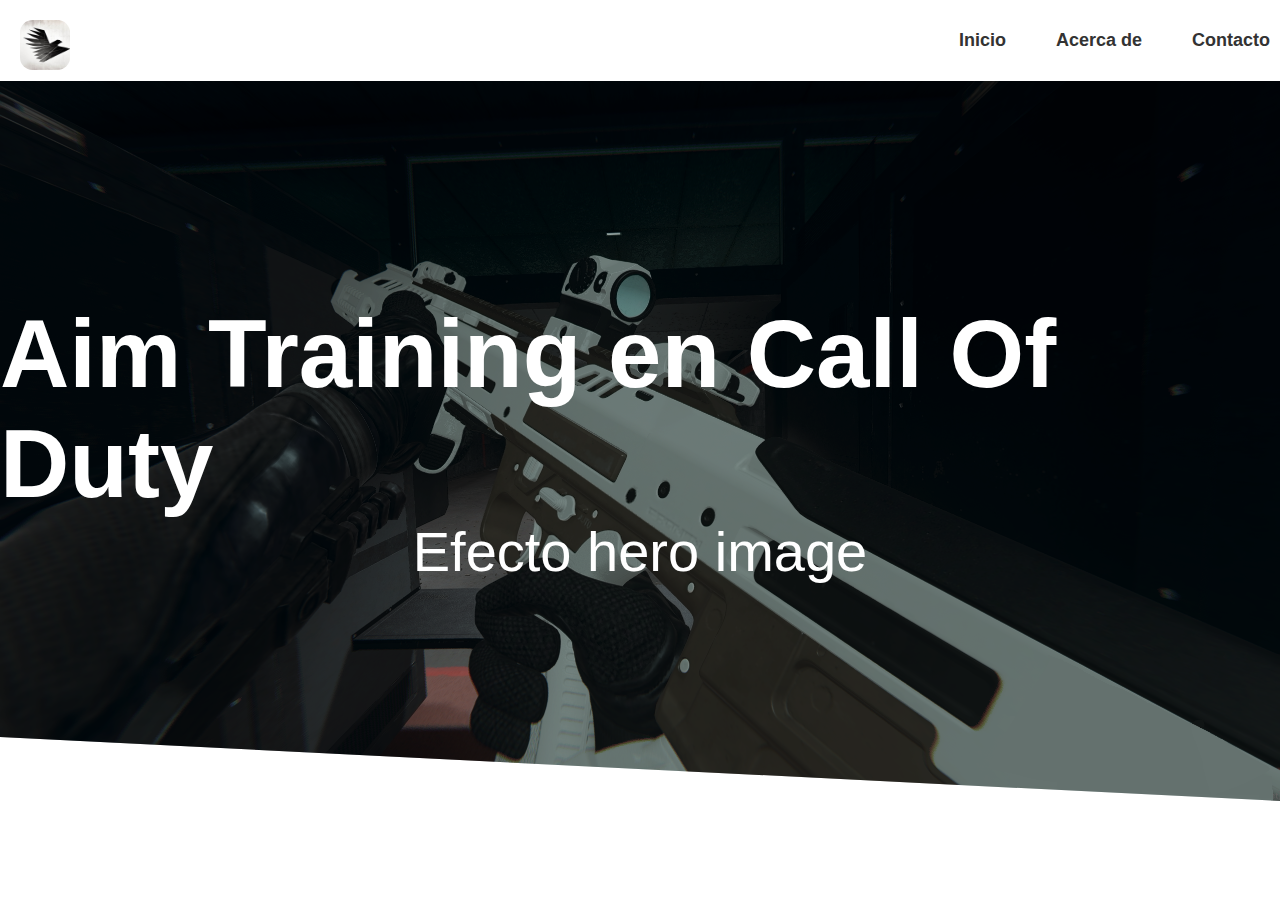
==== index.html @ 154a12a4 "Arreglado imagen superior izquierda" ====
<!DOCTYPE html>
<html lang="en">
  <head>
    <meta charset="UTF-8" />
    <meta name="viewport" content="width=device-width, initial-scale=1.0" />
    <title>Aim Training</title>
    <link rel="stylesheet" href="styles/main.css" />
    <link rel="shortcut icon" href="assets/Favicon.ico" type="image/x-icon" />
  </head>
  <body>
    <header>
      <nav>
        <img class="logo" src="assets/imgs/Logo.jpg" alt="Logo" />

        <ul class="nav-links">
          <a href="./index.html">Inicio</a>
          <a href="#">Acerca de</a>
          <a href="./templates/form.html">Contacto</a>
        </ul>
      </nav>
    </header>

    <main>
      <div class="hero-container">
        <div class="hero-body">
          <h1>Aim Training en Call Of Duty</h1>
          <span>Efecto hero image</span>
        </div>
      </div>
    </main>

    <footer></footer>
  </body>
</html>
---- styles/main.css ----
@import url('https://fonts.googleapis.com/css2?family=Kanit:wght@500&display=swap');

body {
    font-family: Kanit, sans-serif;
}

:root {
  --h1-font-size: 6rem;
  --span-font-size: 3.5rem;
  --input-size: 20.75rem;
  --h1-color: #ffffff ;
  --span-color:  #ffffff;
  --button-color: #ffffff;
}

@media screen and (max-width: 450px) {
  :root {
    --h1-font-size: 1.5rem;
    --span-font-size: 1.75rem;
    --input-size: 10.8rem;
    
  }
}
 
*, ::after, ::before{
    box-sizing: border-box;
    font-family: Roboto Condensed, sans-serif;
}

.hero-container{
  background: url(/assets/imgs/Cronen\ Miniatura.png) center/cover;
  /*Aqui para cortar la magen*/
  height: 80vh;
  /*--------------------------*/
  position: relative;
  clip-path: polygon( 0 0, 100% 0, 100% 100%, 0 calc(100% - 5vw));
}

.hero-container::before{
  content: "";
  background-color: rgba(0,0,0,0.5);
  position: absolute;
  width: 100%;
  height: 100%;
  opacity: 0.7;
}

.hero-body{
  position: relative;
  display: flex;
  flex-direction: column;
  justify-content: center;
  align-items: center;
  height: 100%;
}

body{
  margin: 0;
}

h1{
  margin: 0;
  color:var(--h1-color);
  font-size: var(--h1-font-size);
}

span{
  color:var(--span-color);
  font-size: var(--span-font-size);
}

.form{
  display: flex;
 
}

input{
  width: var(--input-size);
  border-radius: 4px 0px 0px 4px;
  padding: 15px;
  border: 0;
}

button{
  padding: 14px;
  border-radius: 0 4px 4px 0;
  border:0;
  cursor: pointer;

}

button:hover{
  background:rgb(38,101,167) ;
  color: var(--button-color);

}

.logo{
  width: 50px;
  height: 50px;
  border-radius: 25%;
  background: url(/assets/imgs/Logo.jpg) center/cover;
  margin-bottom: 20px;
  position: absolute;
  top: 20px;
  left: 20px;
}

.nav-links {
    display: flex;
    justify-content: flex-end;
    align-items: center;
    list-style: none;
    width: 100%;
    height: 100%;
    margin: 20px 20px 20px 0; /* Espacio arriba, abajo y margen derecho aumentado */
    padding: 10px;
    gap: 50px; /* Espacio entre elementos */
}

.nav-links li {
    margin: 0;
    padding: 0;
}

.nav-links a {
    text-decoration: none;
    color: #333; /* Color del texto */
    font-weight: bold;
    font-size: 18px; /* Tamaño de texto más grande */
    transition: color 0.3s; /* Transición suave para el cambio de color al pasar el ratón */
}

.nav-links a:hover {
    color: #007BFF; /* Color del texto al pasar el ratón */
}
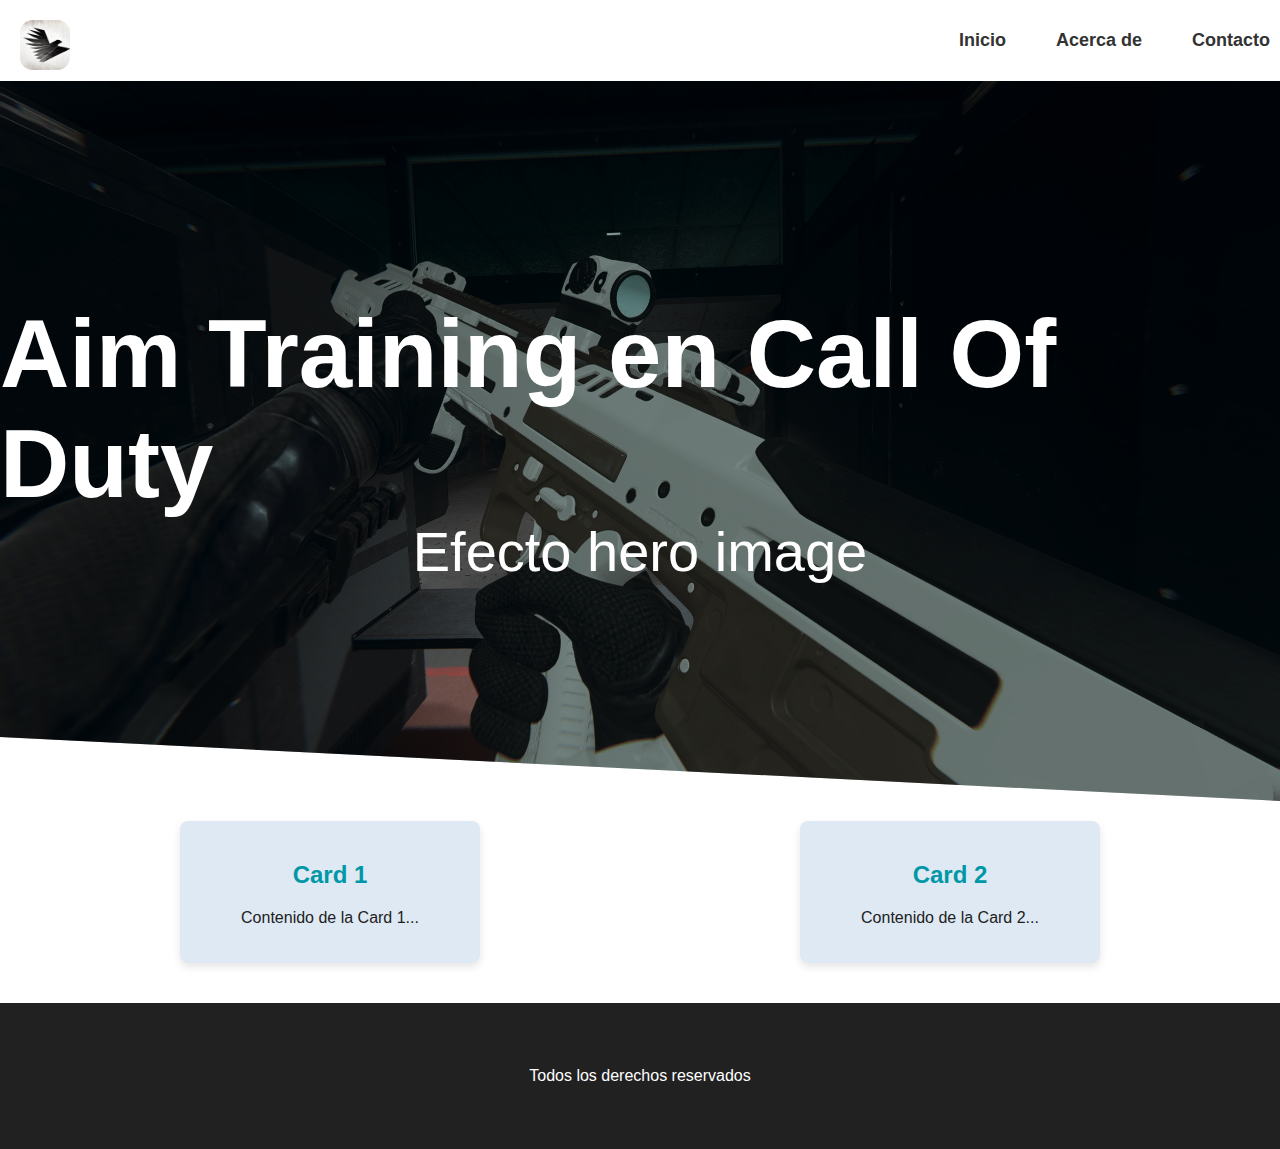
==== commit cee99c11: "Estilos y cards en proceso" ====
--- a/index.html
+++ b/index.html
@@ -27,8 +27,22 @@
           <span>Efecto hero image</span>
         </div>
       </div>
+
+      <div class="card-container">
+        <!-- Card 1 -->
+        <div class="card">
+          <h2>Card 1</h2>
+          <p>Contenido de la Card 1...</p>
+        </div>
+
+        <div class="card">
+          <h2>Card 2</h2>
+          <p>Contenido de la Card 2...</p>
+        </div>
     </main>
 
-    <footer></footer>
+    <footer class="footer">
+      <p>Todos los derechos reservados</p>
+    </footer>
   </body>
 </html>
--- a/styles/main.css
+++ b/styles/main.css
@@ -11,6 +11,12 @@
   --h1-color: #ffffff ;
   --span-color:  #ffffff;
   --button-color: #ffffff;
+  --blanco: #ffffff;
+  --oscuro: #212121;
+  --primario: #ffc107;
+  --secundario: #0097a7;
+  --gris: #757575;
+  --grisClaro: #dfe9f3;
 }
 
 @media screen and (max-width: 450px) {
@@ -71,7 +77,6 @@
 
 .form{
   display: flex;
- 
 }
 
 input{
@@ -86,7 +91,6 @@
   border-radius: 0 4px 4px 0;
   border:0;
   cursor: pointer;
-
 }
 
 button:hover{
@@ -134,3 +138,34 @@
 .nav-links a:hover {
     color: #007BFF; /* Color del texto al pasar el ratón */
 }
+
+.footer{
+  background-color: var(--oscuro);
+  color: var(--blanco);
+  text-align: center;
+  padding: 3rem;
+}
+
+.card-container {
+  display: flex;
+  justify-content: space-around;
+  margin: 20px; /* Ajusta según sea necesario */
+}
+
+.card {
+  background-color: var(--grisClaro);
+  padding: 20px;
+  border-radius: 8px;
+  box-shadow: 0 4px 8px rgba(0, 0, 0, 0.1);
+  width: 300px; /* Ajusta según sea necesario */
+  text-align: center;
+  margin-bottom: 20px; /* Espacio entre las cards */
+}
+
+.card h2 {
+  color: var(--secundario);
+}
+
+.card p {
+  color: var(--oscuro);
+}
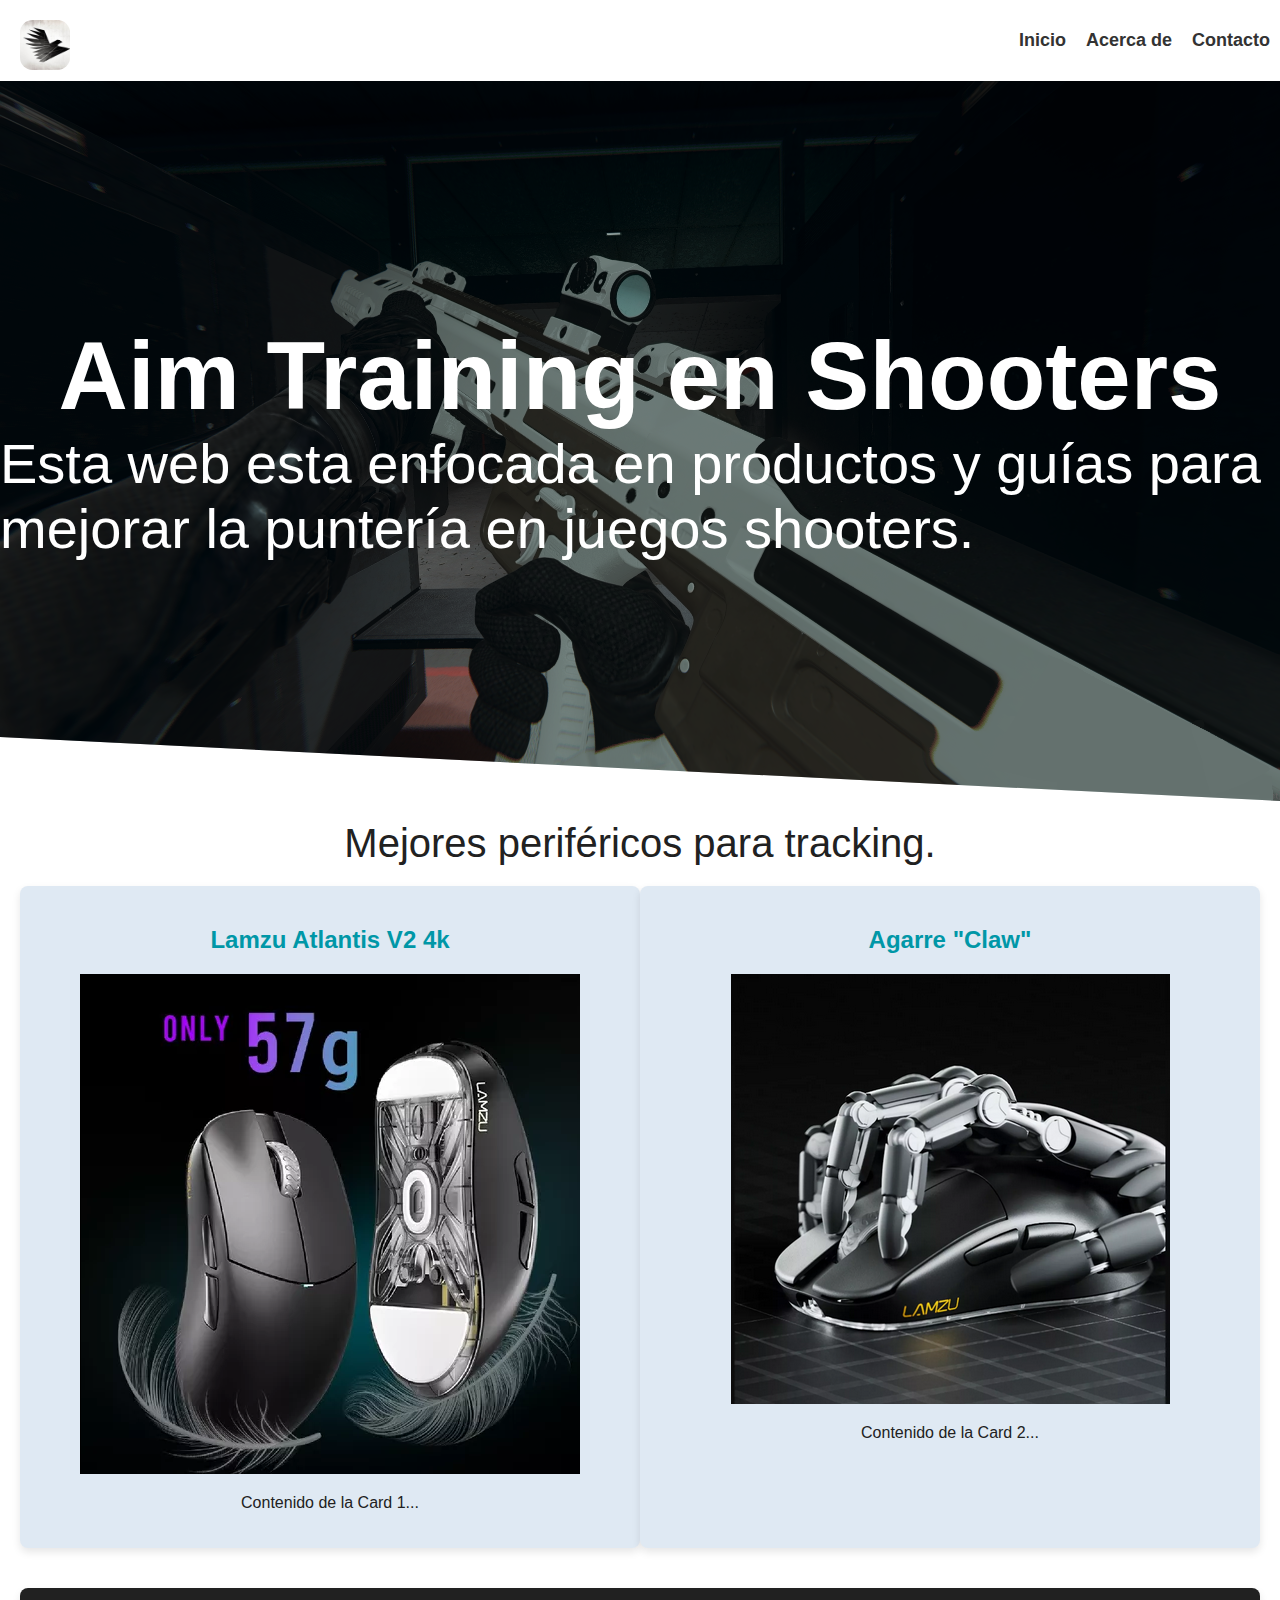
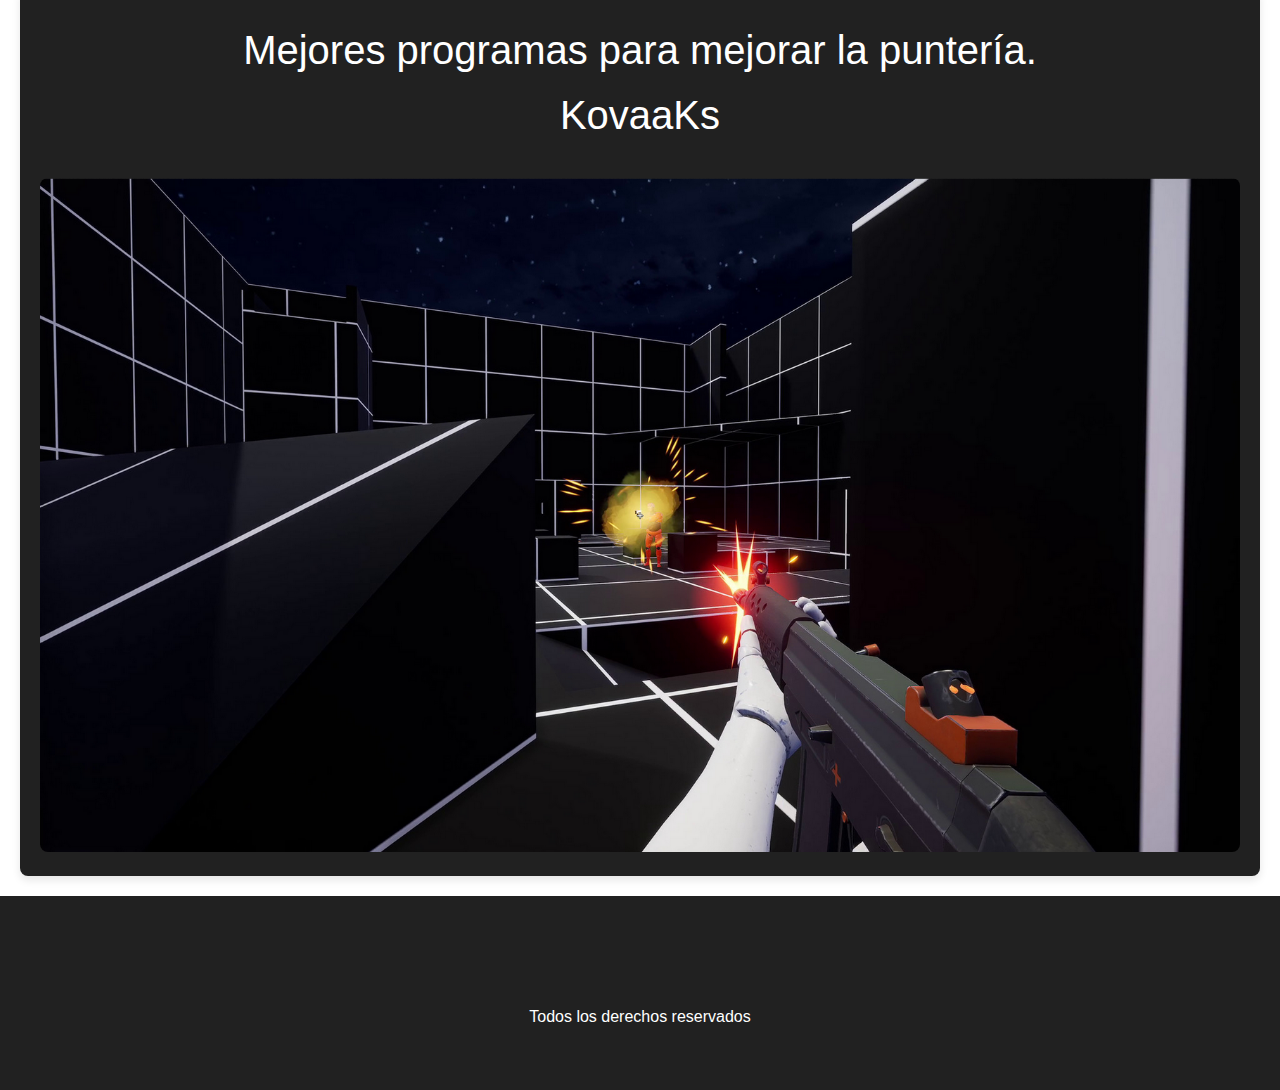
==== commit 8f5d97e1: "Estructura html en proceso" ====
--- a/index.html
+++ b/index.html
@@ -5,7 +5,8 @@
     <meta name="viewport" content="width=device-width, initial-scale=1.0" />
     <title>Aim Training</title>
     <link rel="stylesheet" href="styles/main.css" />
-    <link rel="shortcut icon" href="assets/Favicon.ico" type="image/x-icon" />
+    <link rel="shortcut icon" href="assets/Favicon.jpg" type="image/x-icon" />
+
   </head>
   <body>
     <header>
@@ -23,25 +24,41 @@
     <main>
       <div class="hero-container">
         <div class="hero-body">
-          <h1>Aim Training en Call Of Duty</h1>
-          <span>Efecto hero image</span>
+          <h1>Aim Training en Shooters</h1>
+          <span>Esta web esta enfocada en productos y guías para mejorar la puntería en juegos shooters.</span>
         </div>
       </div>
 
+      <div class="titulo">
+        <h3>Mejores periféricos para tracking.</h3>
+      </div>
       <div class="card-container">
-        <!-- Card 1 -->
         <div class="card">
-          <h2>Card 1</h2>
+          <h2>Lamzu Atlantis V2 4k</h2>
+          <img src="assets/imgs/Mouse.png" alt="">
           <p>Contenido de la Card 1...</p>
         </div>
-
+        
         <div class="card">
-          <h2>Card 2</h2>
+          <h2>Agarre "Claw"</h2>
+          <img src="assets/imgs/Hand.png" alt="">
           <p>Contenido de la Card 2...</p>
         </div>
+      </div>
+
+      <div class="card-wallpaper">
+        <h3>Mejores programas para mejorar la puntería.</h3>
+        <p>KovaaKs</p>
+        <img src="assets/imgs/Wallpaper.png" alt="">
+      </div>
     </main>
 
     <footer class="footer">
+      <div class="social-icons">
+        <a href="https://www.youtube.com/" class="icon"><i class="fab fa-twitter"></i></a>
+        <a href="#" class="icon"><i class="fab fa-instagram"></i></a>
+        <a href="#" class="icon"><i class="fab fa-youtube"></i></a>
+      </div>
       <p>Todos los derechos reservados</p>
     </footer>
   </body>
--- a/styles/main.css
+++ b/styles/main.css
@@ -2,6 +2,7 @@
 
 body {
     font-family: Kanit, sans-serif;
+    margin: 0;
 }
 
 :root {
@@ -23,35 +24,32 @@
   :root {
     --h1-font-size: 1.5rem;
     --span-font-size: 1.75rem;
-    --input-size: 10.8rem;
-    
+    --input-size: 100%;
   }
 }
- 
-*, ::after, ::before{
+
+*, ::after, ::before {
     box-sizing: border-box;
     font-family: Roboto Condensed, sans-serif;
 }
 
-.hero-container{
+.hero-container {
   background: url(/assets/imgs/Cronen\ Miniatura.png) center/cover;
-  /*Aqui para cortar la magen*/
   height: 80vh;
-  /*--------------------------*/
   position: relative;
-  clip-path: polygon( 0 0, 100% 0, 100% 100%, 0 calc(100% - 5vw));
-}
-
-.hero-container::before{
+  clip-path: polygon(0 0, 100% 0, 100% 100%, 0 calc(100% - 5vw));
+}
+
+.hero-container::before {
   content: "";
-  background-color: rgba(0,0,0,0.5);
+  background-color: rgba(0, 0, 0, 0.5);
   position: absolute;
   width: 100%;
   height: 100%;
   opacity: 0.7;
 }
 
-.hero-body{
+.hero-body {
   position: relative;
   display: flex;
   flex-direction: column;
@@ -60,46 +58,54 @@
   height: 100%;
 }
 
-body{
+h1 {
   margin: 0;
-}
-
-h1{
+  color: var(--h1-color);
+  font-size: var(--h1-font-size);
+}
+
+h3{
   margin: 0;
-  color:var(--h1-color);
-  font-size: var(--h1-font-size);
-}
-
-span{
-  color:var(--span-color);
+  color: var(--oscuro);
+  display: flex;
+  justify-content: center;
+  align-items: center;
+  font-size: 2.5rem;
+  font-weight: 400;
+  margin-bottom: 20px;
+  margin-top: 20px;
+
+}
+
+span {
+  color: var(--span-color);
   font-size: var(--span-font-size);
 }
 
-.form{
-  display: flex;
-}
-
-input{
+.form {
+  display: flex;
+}
+
+input {
   width: var(--input-size);
   border-radius: 4px 0px 0px 4px;
   padding: 15px;
   border: 0;
 }
 
-button{
+button {
   padding: 14px;
   border-radius: 0 4px 4px 0;
-  border:0;
+  border: 0;
   cursor: pointer;
 }
 
-button:hover{
-  background:rgb(38,101,167) ;
+button:hover {
+  background: rgb(38, 101, 167);
   color: var(--button-color);
-
-}
-
-.logo{
+}
+
+.logo {
   width: 50px;
   height: 50px;
   border-radius: 25%;
@@ -111,45 +117,39 @@
 }
 
 .nav-links {
-    display: flex;
-    justify-content: flex-end;
-    align-items: center;
-    list-style: none;
-    width: 100%;
-    height: 100%;
-    margin: 20px 20px 20px 0; /* Espacio arriba, abajo y margen derecho aumentado */
-    padding: 10px;
-    gap: 50px; /* Espacio entre elementos */
+  display: flex;
+  justify-content: flex-end;
+  align-items: center;
+  list-style: none;
+  width: 100%;
+  height: 100%;
+  margin: 20px 20px 20px 0;
+  padding: 10px;
+  gap: 20px;
 }
 
 .nav-links li {
-    margin: 0;
-    padding: 0;
+  margin: 0;
+  padding: 0;
 }
 
 .nav-links a {
-    text-decoration: none;
-    color: #333; /* Color del texto */
-    font-weight: bold;
-    font-size: 18px; /* Tamaño de texto más grande */
-    transition: color 0.3s; /* Transición suave para el cambio de color al pasar el ratón */
+  text-decoration: none;
+  color: #333;
+  font-weight: bold;
+  font-size: 18px;
+  transition: color 0.3s;
 }
 
 .nav-links a:hover {
-    color: #007BFF; /* Color del texto al pasar el ratón */
-}
-
-.footer{
-  background-color: var(--oscuro);
-  color: var(--blanco);
-  text-align: center;
-  padding: 3rem;
+  color: #007BFF;
 }
 
 .card-container {
   display: flex;
+  flex-wrap: wrap;
   justify-content: space-around;
-  margin: 20px; /* Ajusta según sea necesario */
+  margin: 20px;
 }
 
 .card {
@@ -157,9 +157,10 @@
   padding: 20px;
   border-radius: 8px;
   box-shadow: 0 4px 8px rgba(0, 0, 0, 0.1);
-  width: 300px; /* Ajusta según sea necesario */
+  width: 300px;
   text-align: center;
-  margin-bottom: 20px; /* Espacio entre las cards */
+  margin-bottom: 20px; /* Ajusta el margen inferior entre las tarjetas */
+  flex: 1;
 }
 
 .card h2 {
@@ -169,3 +170,57 @@
 .card p {
   color: var(--oscuro);
 }
+
+.footer {
+  background-color: var(--oscuro);
+  color: var(--blanco);
+  text-align: center;
+  padding: 3rem;
+}
+
+.social-icons {
+  margin-top: 20px;
+}
+
+.icon {
+  color: #fff;
+  font-size: 24px;
+  margin: 0 10px;
+  text-decoration: none;
+}
+
+.icon:hover {
+  color: #007BFF;
+}
+
+.card-wallpaper {
+  text-align: center;
+  background-color: var(--oscuro);
+  padding: 20px;
+  border-radius: 8px;
+  box-shadow: 0 4px 8px rgba(0, 0, 0, 0.1);
+  margin: 20px; 
+}
+
+.card-wallpaper h3 {
+  color: var(--blanco);
+  font-size: 2.5rem;
+  font-weight: 400;
+  margin-bottom: 20px;
+  margin-top: 20px;
+}
+
+.card-wallpaper img {
+  max-width: 100%;
+  margin-top: 20px;
+  border-radius: 8px; 
+}
+
+.card-wallpaper p {
+  color: var(--blanco);
+  font-size: 2.5rem;
+  font-weight: 400;
+  margin-bottom: 20px;
+  margin-top: 20px;
+  background-color: var(--oscuro);
+}
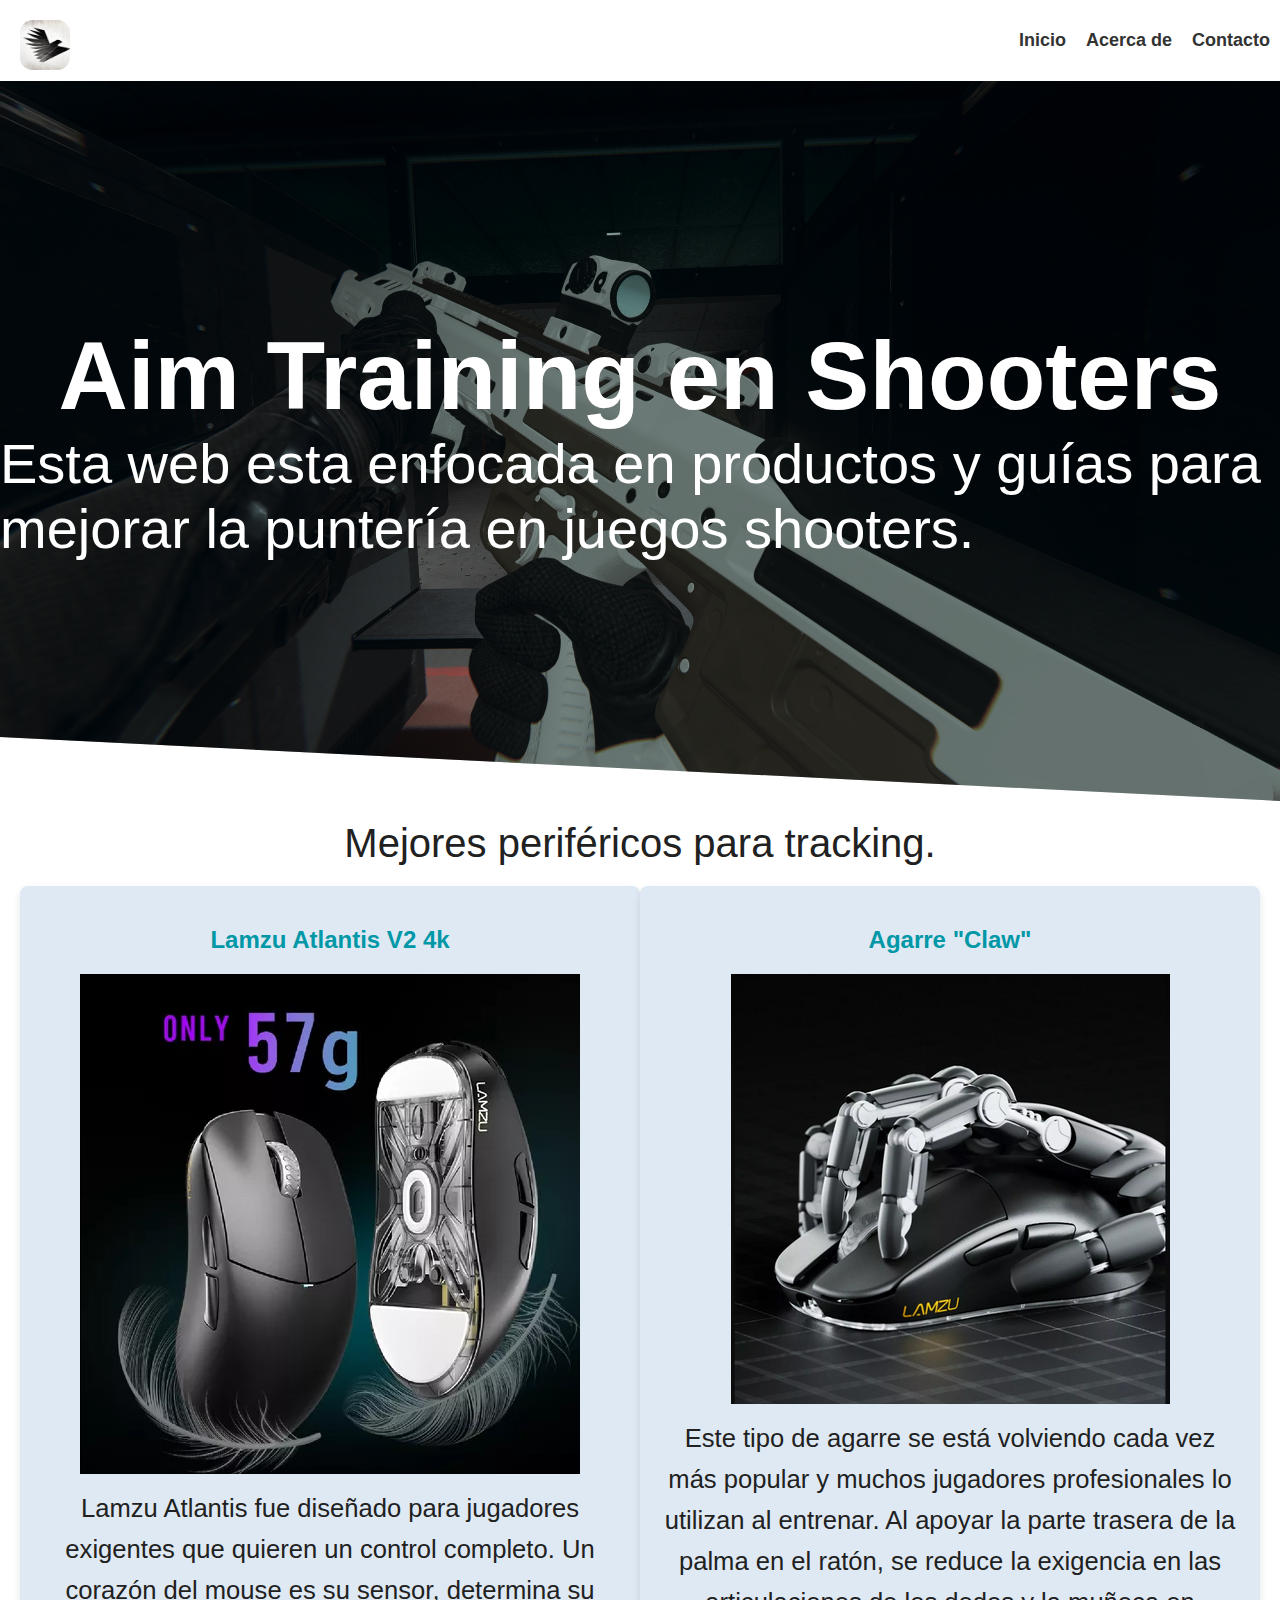
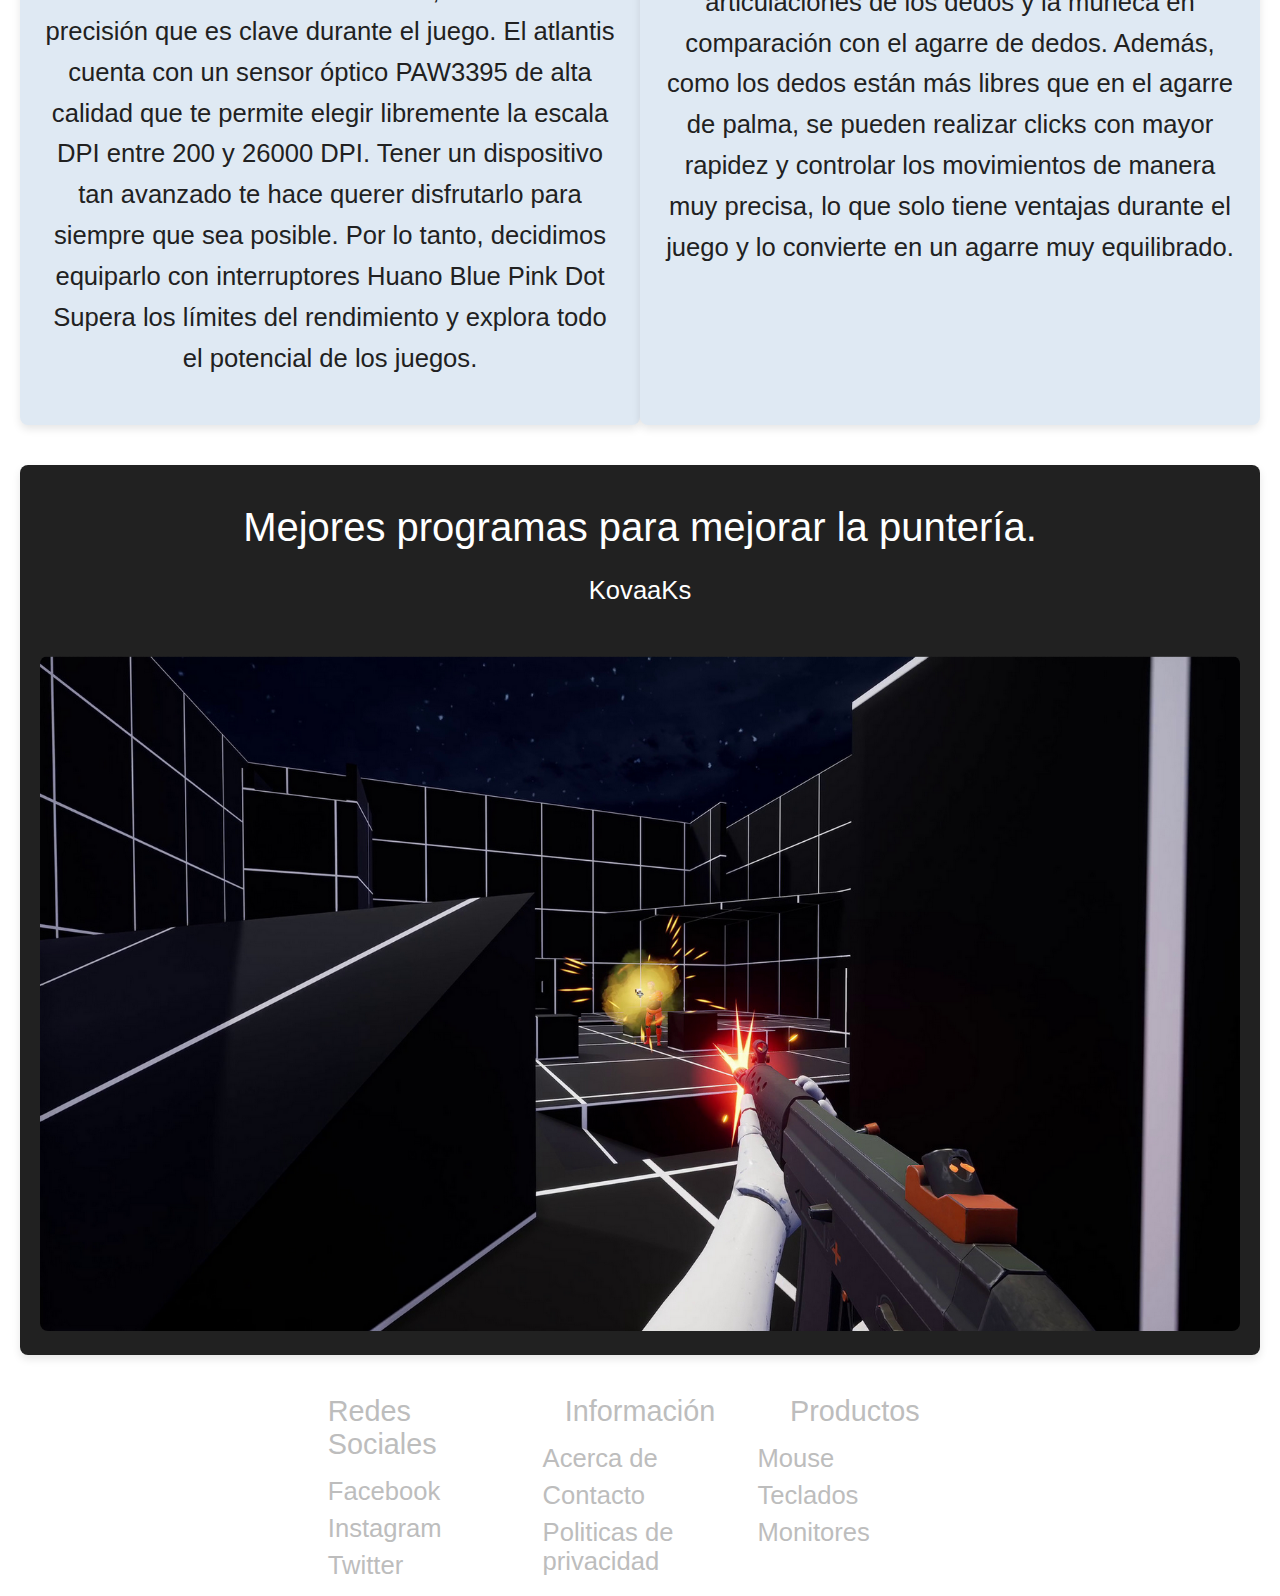
==== commit 6709344a: "Footer in progress" ====
--- a/index.html
+++ b/index.html
@@ -6,7 +6,7 @@
     <title>Aim Training</title>
     <link rel="stylesheet" href="styles/main.css" />
     <link rel="shortcut icon" href="assets/Favicon.jpg" type="image/x-icon" />
-
+    
   </head>
   <body>
     <header>
@@ -25,7 +25,10 @@
       <div class="hero-container">
         <div class="hero-body">
           <h1>Aim Training en Shooters</h1>
-          <span>Esta web esta enfocada en productos y guías para mejorar la puntería en juegos shooters.</span>
+          <span
+            >Esta web esta enfocada en productos y guías para mejorar la
+            puntería en juegos shooters.</span
+          >
         </div>
       </div>
 
@@ -35,31 +38,73 @@
       <div class="card-container">
         <div class="card">
           <h2>Lamzu Atlantis V2 4k</h2>
-          <img src="assets/imgs/Mouse.png" alt="">
-          <p>Contenido de la Card 1...</p>
+          <img src="assets/imgs/Mouse.png" alt="" />
+          <p>
+            Lamzu Atlantis fue diseñado para jugadores exigentes que quieren un
+            control completo. Un corazón del mouse es su sensor, determina su
+            precisión que es clave durante el juego. El atlantis cuenta con un
+            sensor óptico PAW3395 de alta calidad que te permite elegir
+            libremente la escala DPI entre 200 y 26000 DPI. Tener un dispositivo
+            tan avanzado te hace querer disfrutarlo para siempre que sea
+            posible. Por lo tanto, decidimos equiparlo con interruptores Huano
+            Blue Pink Dot Supera los límites del rendimiento y explora todo el
+            potencial de los juegos.
+          </p>
         </div>
-        
+
         <div class="card">
           <h2>Agarre "Claw"</h2>
-          <img src="assets/imgs/Hand.png" alt="">
-          <p>Contenido de la Card 2...</p>
+          <img src="assets/imgs/Hand.png" alt="" />
+          <p>
+            Este tipo de agarre se está volviendo cada vez más popular y muchos
+            jugadores profesionales lo utilizan al entrenar. Al apoyar la parte
+            trasera de la palma en el ratón, se reduce la exigencia en las
+            articulaciones de los dedos y la muñeca en comparación con el agarre
+            de dedos. Además, como los dedos están más libres que en el agarre
+            de palma, se pueden realizar clicks con mayor rapidez y controlar
+            los movimientos de manera muy precisa, lo que solo tiene ventajas
+            durante el juego y lo convierte en un agarre muy equilibrado.
+          </p>
         </div>
       </div>
 
       <div class="card-wallpaper">
         <h3>Mejores programas para mejorar la puntería.</h3>
         <p>KovaaKs</p>
-        <img src="assets/imgs/Wallpaper.png" alt="">
+        <img src="assets/imgs/Wallpaper.png" alt="" />
       </div>
     </main>
 
-    <footer class="footer">
-      <div class="social-icons">
-        <a href="https://www.youtube.com/" class="icon"><i class="fab fa-twitter"></i></a>
-        <a href="#" class="icon"><i class="fab fa-instagram"></i></a>
-        <a href="#" class="icon"><i class="fab fa-youtube"></i></a>
+    <footer>
+      <div class="footer-container">
+        <div class="footer-body">
+          <div class="footer-item">
+            <h3>Redes Sociales</h3>
+            <ul>
+              <li><a href="https://www.facebook.com/">Facebook</a></li>
+              <li><a href="https://www.instagram.com/">Instagram</a></li>
+              <li><a href="https://twitter.com/">Twitter</a></li>
+            </ul>
+          </div>
+
+          <div class="footer-item">
+            <h3>Información</h3>
+            <ul>
+              <li><a href="#">Acerca de</a></li>
+              <li><a href="#">Contacto</a></li>
+              <li><a href="#">Politicas de privacidad</a></li>
+            </ul>
+          </div>
+
+          <div class="footer-item">
+            <h3>Productos</h3>
+            <ul>
+              <li><a href="#">Mouse</a></li>
+              <li><a href="#">Teclados</a></li>
+              <li><a href="#">Monitores</a></li>
+            </ul>
+          </div>
+        </div>
       </div>
-      <p>Todos los derechos reservados</p>
-    </footer>
   </body>
 </html>
--- a/styles/main.css
+++ b/styles/main.css
@@ -1,16 +1,16 @@
-@import url('https://fonts.googleapis.com/css2?family=Kanit:wght@500&display=swap');
+@import url("https://fonts.googleapis.com/css2?family=Kanit:wght@500&display=swap");
 
 body {
-    font-family: Kanit, sans-serif;
-    margin: 0;
+  font-family: Kanit, sans-serif;
+  margin: 0;
 }
 
 :root {
   --h1-font-size: 6rem;
   --span-font-size: 3.5rem;
   --input-size: 20.75rem;
-  --h1-color: #ffffff ;
-  --span-color:  #ffffff;
+  --h1-color: #ffffff;
+  --span-color: #ffffff;
   --button-color: #ffffff;
   --blanco: #ffffff;
   --oscuro: #212121;
@@ -28,9 +28,11 @@
   }
 }
 
-*, ::after, ::before {
-    box-sizing: border-box;
-    font-family: Roboto Condensed, sans-serif;
+*,
+::after,
+::before {
+  box-sizing: border-box;
+  font-family: Roboto Condensed, sans-serif;
 }
 
 .hero-container {
@@ -64,7 +66,7 @@
   font-size: var(--h1-font-size);
 }
 
-h3{
+h3 {
   margin: 0;
   color: var(--oscuro);
   display: flex;
@@ -74,7 +76,6 @@
   font-weight: 400;
   margin-bottom: 20px;
   margin-top: 20px;
-
 }
 
 span {
@@ -142,7 +143,7 @@
 }
 
 .nav-links a:hover {
-  color: #007BFF;
+  color: #007bff;
 }
 
 .card-container {
@@ -159,7 +160,7 @@
   box-shadow: 0 4px 8px rgba(0, 0, 0, 0.1);
   width: 300px;
   text-align: center;
-  margin-bottom: 20px; /* Ajusta el margen inferior entre las tarjetas */
+  margin-bottom: 20px;
   flex: 1;
 }
 
@@ -169,6 +170,20 @@
 
 .card p {
   color: var(--oscuro);
+  font-size: 1.6rem;
+  line-height: 1.6;
+  margin-top: 10px;
+  justify-content: center;
+  align-items: center;
+  display: flex;
+  flex-direction: column;
+  text-align: center;
+}
+.card-wallpaper p {
+  color: var(--blanco);
+  font-size: 1.6rem;
+  line-height: 1.6;
+  margin-top: 10px;
 }
 
 .footer {
@@ -190,7 +205,7 @@
 }
 
 .icon:hover {
-  color: #007BFF;
+  color: #007bff;
 }
 
 .card-wallpaper {
@@ -199,7 +214,7 @@
   padding: 20px;
   border-radius: 8px;
   box-shadow: 0 4px 8px rgba(0, 0, 0, 0.1);
-  margin: 20px; 
+  margin: 20px;
 }
 
 .card-wallpaper h3 {
@@ -213,14 +228,72 @@
 .card-wallpaper img {
   max-width: 100%;
   margin-top: 20px;
-  border-radius: 8px; 
-}
-
-.card-wallpaper p {
-  color: var(--blanco);
-  font-size: 2.5rem;
-  font-weight: 400;
-  margin-bottom: 20px;
-  margin-top: 20px;
-  background-color: var(--oscuro);
-}
+  border-radius: 8px;
+}
+
+.card-wallpaper a {
+  color: var(--blanco);
+  font-size: 1.6rem;
+  line-height: 1.6;
+  margin-top: 10px;
+  justify-content: center;
+  align-items: center;
+  display: flex;
+  flex-direction: column;
+  text-align: center;
+}
+
+
+
+
+
+.footer {
+  background-color: #121212; /* Cambia el color de fondo oscuro según tu preferencia */
+  color: #bdbdbd; /* Cambia el color del texto según tu preferencia */
+  text-align: center;
+  padding: 3rem;
+}
+
+.footer-container {
+  display: flex;
+  justify-content: center; /* Centra los elementos horizontalmente */
+  align-items: center; /* Centra los elementos verticalmente */
+}
+
+.footer-body {
+  display: flex;
+  flex-wrap: wrap;
+  gap: 20px;
+}
+
+.footer-item {
+  flex: 1;
+  text-align: left;
+  max-width: 300px; /* Ajusta el ancho máximo de cada columna según tu preferencia */
+}
+
+.footer-item h3 {
+  color: #bdbdbd; /* Cambia el color del encabezado según tu preferencia */
+  font-size: 1.8rem;
+  margin-bottom: 1rem;
+}
+
+.footer-item ul {
+  list-style: none;
+  padding: 0;
+}
+
+.footer-item li {
+  margin-bottom: 0.5rem;
+}
+
+.footer-item a {
+  color: #bdbdbd; /* Cambia el color de los enlaces según tu preferencia */
+  text-decoration: none;
+  font-size: 1.6rem;
+  transition: color 0.3s;
+}
+
+.footer-item a:hover {
+  color: #007bff;
+}
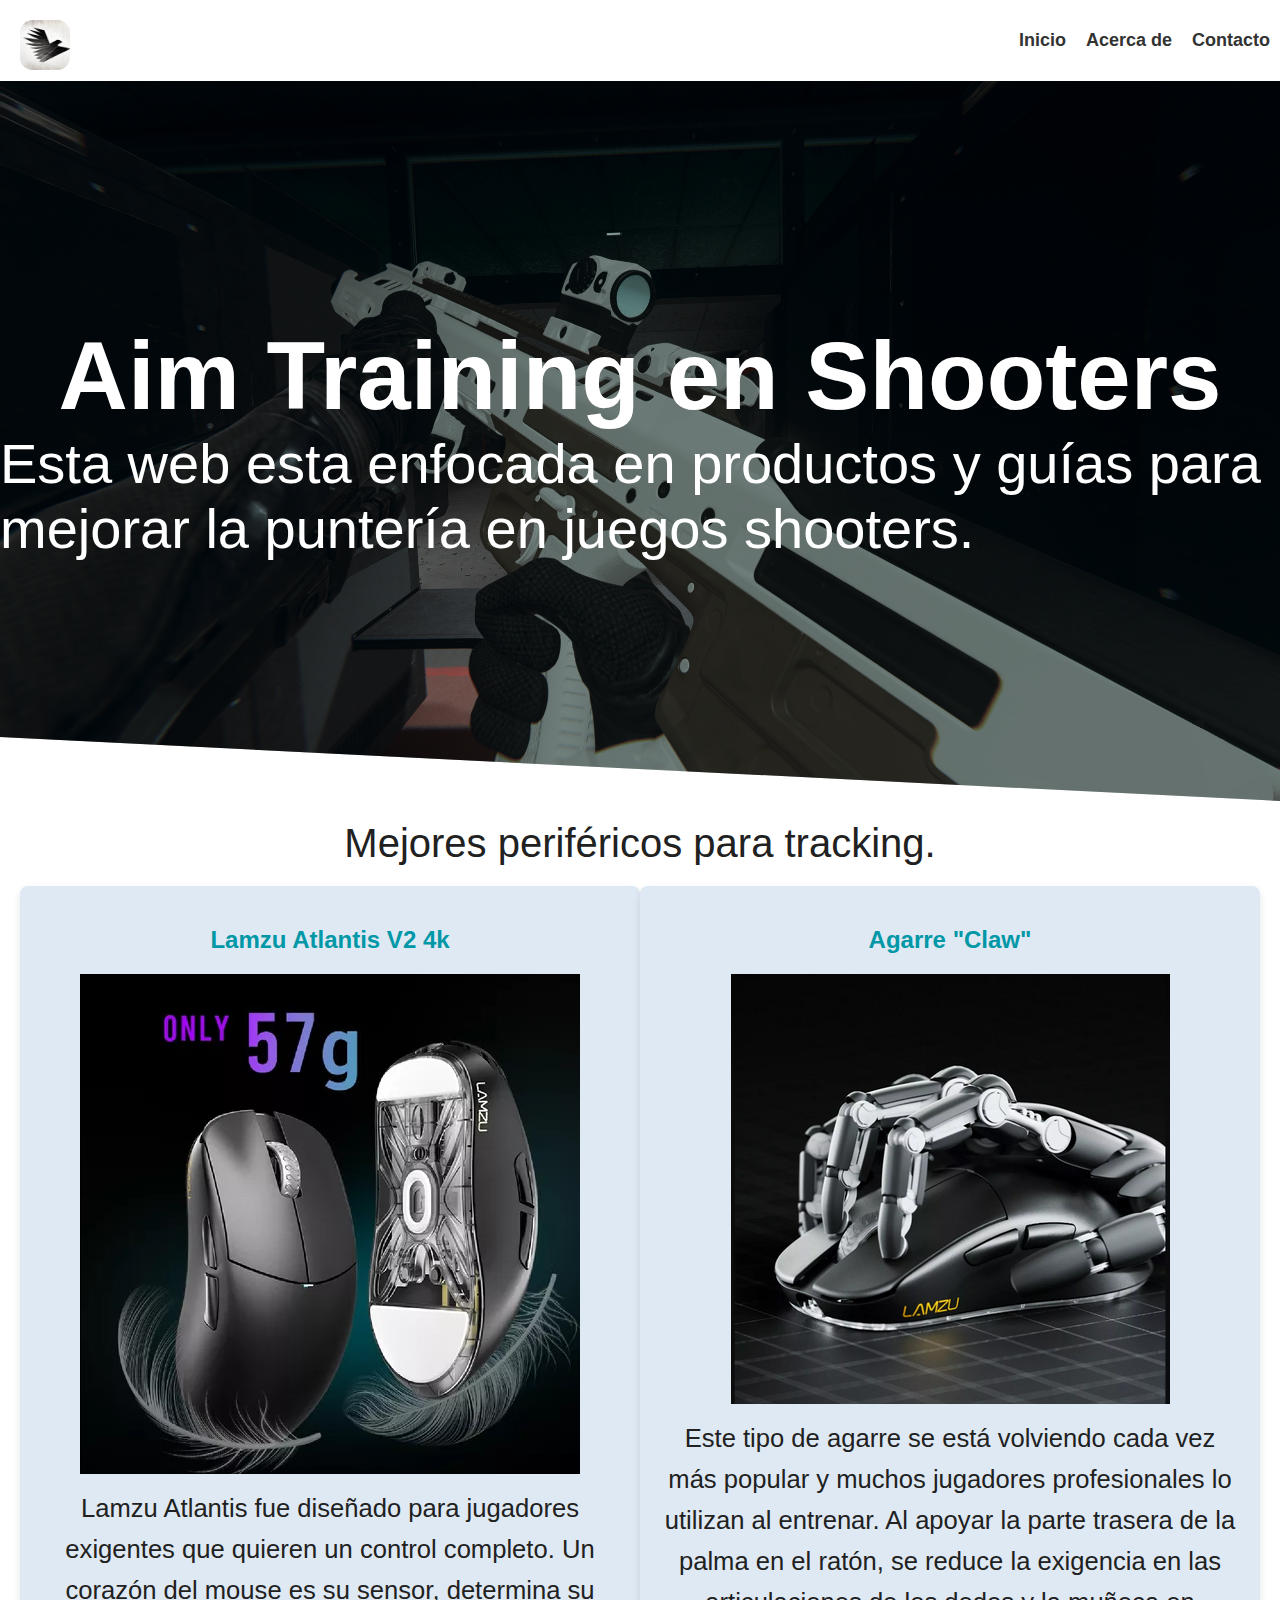
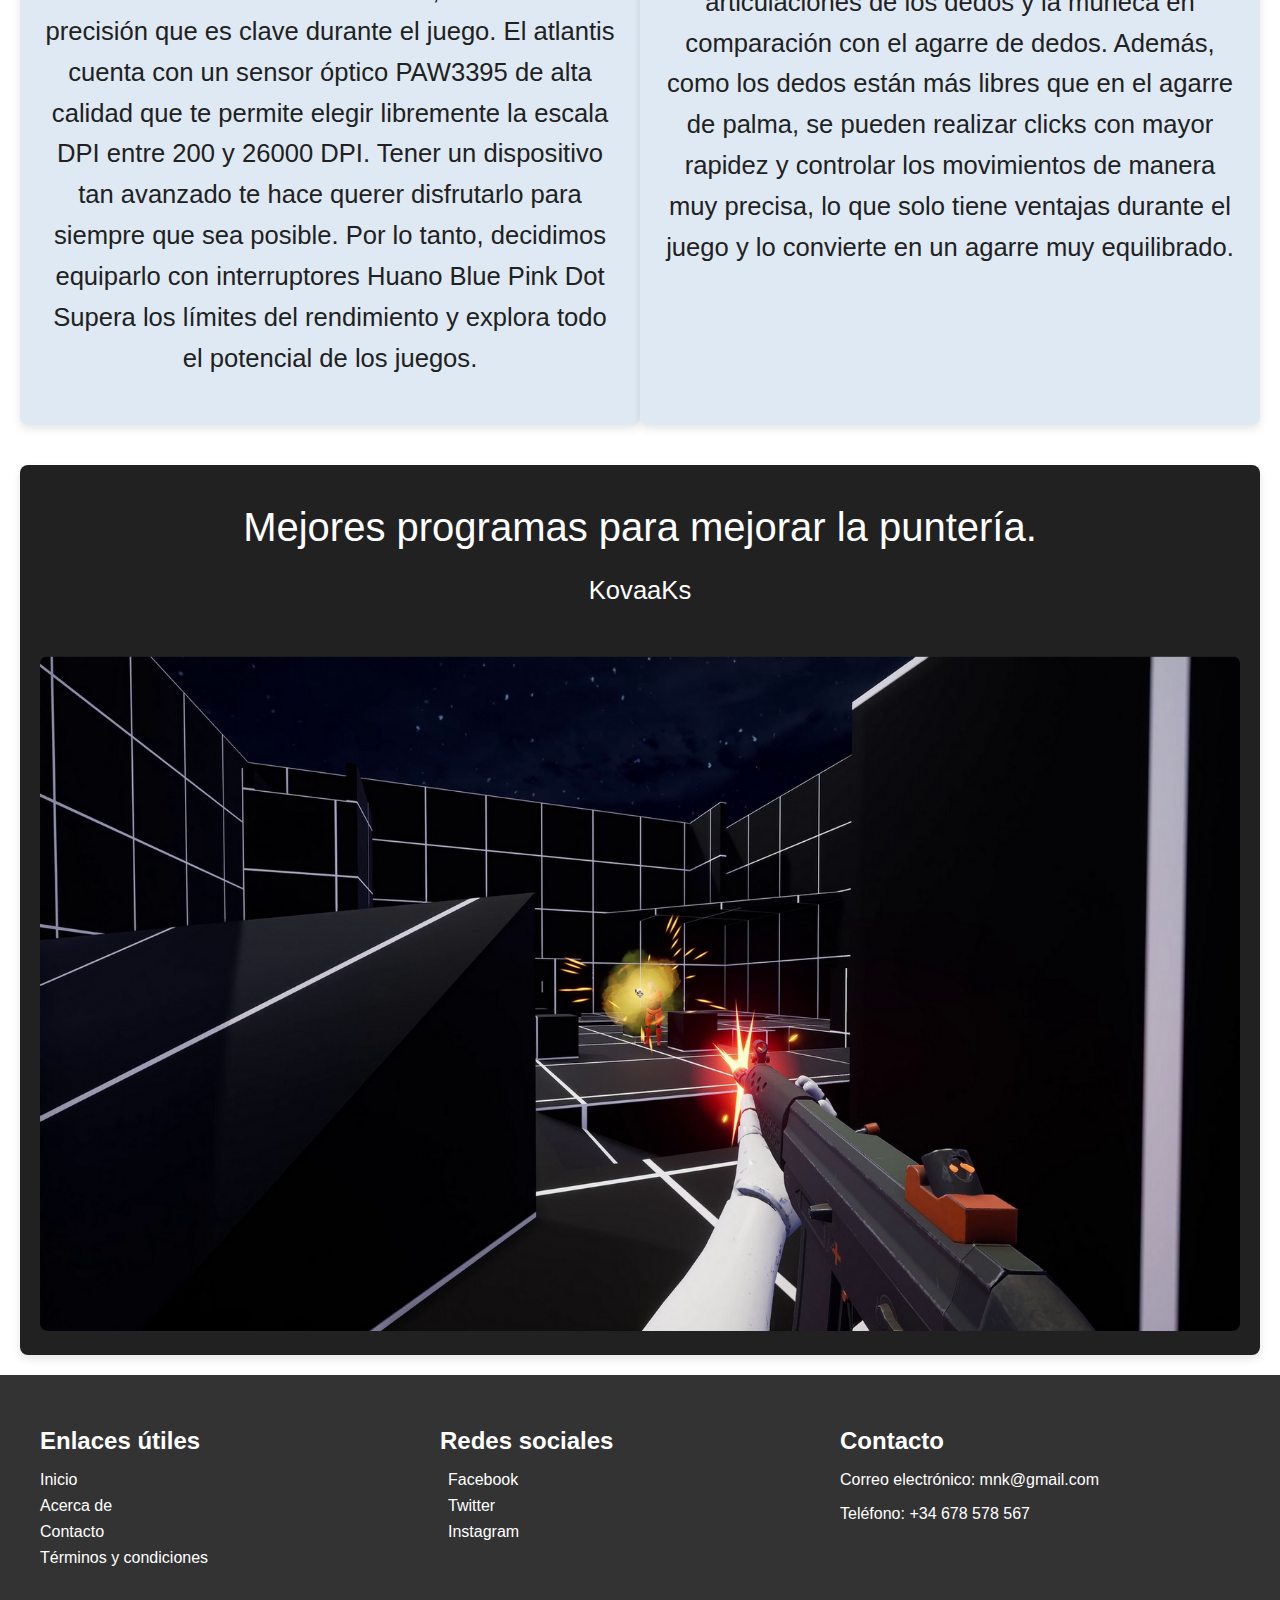
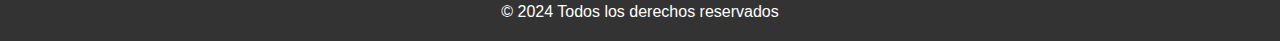
==== commit 0e4a5447: "Html principal terminado, acercaDe en proceso" ====
--- a/index.html
+++ b/index.html
@@ -6,7 +6,6 @@
     <title>Aim Training</title>
     <link rel="stylesheet" href="styles/main.css" />
     <link rel="shortcut icon" href="assets/Favicon.jpg" type="image/x-icon" />
-    
   </head>
   <body>
     <header>
@@ -15,7 +14,7 @@
 
         <ul class="nav-links">
           <a href="./index.html">Inicio</a>
-          <a href="#">Acerca de</a>
+          <a href="templates/acercaDe.html">Acerca de</a>
           <a href="./templates/form.html">Contacto</a>
         </ul>
       </nav>
@@ -77,34 +76,38 @@
 
     <footer>
       <div class="footer-container">
-        <div class="footer-body">
-          <div class="footer-item">
-            <h3>Redes Sociales</h3>
-            <ul>
-              <li><a href="https://www.facebook.com/">Facebook</a></li>
-              <li><a href="https://www.instagram.com/">Instagram</a></li>
-              <li><a href="https://twitter.com/">Twitter</a></li>
-            </ul>
-          </div>
-
-          <div class="footer-item">
-            <h3>Información</h3>
-            <ul>
-              <li><a href="#">Acerca de</a></li>
-              <li><a href="#">Contacto</a></li>
-              <li><a href="#">Politicas de privacidad</a></li>
-            </ul>
-          </div>
-
-          <div class="footer-item">
-            <h3>Productos</h3>
-            <ul>
-              <li><a href="#">Mouse</a></li>
-              <li><a href="#">Teclados</a></li>
-              <li><a href="#">Monitores</a></li>
-            </ul>
-          </div>
+        <div class="footer-section">
+          <h4>Enlaces útiles</h4>
+          <ul>
+            <li><a href="#">Inicio</a></li>
+            <li><a href="templates/acercaDe.html">Acerca de</a></li>
+            <li><a href="#">Contacto</a></li>
+            <li><a href="#">Términos y condiciones</a></li>
+          </ul>
+        </div>
+        <div class="footer-section">
+          <h4>Redes sociales</h4>
+          <ul>
+            <li>
+              <a href="#"><i class="fab fa-facebook"></i> Facebook</a>
+            </li>
+            <li>
+              <a href="#"><i class="fab fa-twitter"></i> Twitter</a>
+            </li>
+            <li>
+              <a href="#"><i class="fab fa-instagram"></i> Instagram</a>
+            </li>
+          </ul>
+        </div>
+        <div class="footer-section">
+          <h4>Contacto</h4>
+          <p>Correo electrónico: mnk@gmail.com</p>
+          <p>Teléfono: +34 678 578 567</p>
         </div>
       </div>
+      <div class="footer-bottom">
+        <p>&copy; 2024 Todos los derechos reservados</p>
+      </div>
+    </footer>
   </body>
 </html>
--- a/styles/main.css
+++ b/styles/main.css
@@ -247,53 +247,56 @@
 
 
 
-.footer {
-  background-color: #121212; /* Cambia el color de fondo oscuro según tu preferencia */
-  color: #bdbdbd; /* Cambia el color del texto según tu preferencia */
-  text-align: center;
-  padding: 3rem;
+footer {
+  background-color: #333;
+  color: #fff;
+  padding: 20px 0;
 }
 
 .footer-container {
   display: flex;
-  justify-content: center; /* Centra los elementos horizontalmente */
-  align-items: center; /* Centra los elementos verticalmente */
-}
-
-.footer-body {
-  display: flex;
-  flex-wrap: wrap;
-  gap: 20px;
-}
-
-.footer-item {
+  justify-content: space-around;
+  max-width: 1200px;
+  margin: 0 auto;
+}
+
+.footer-section {
   flex: 1;
   text-align: left;
-  max-width: 300px; /* Ajusta el ancho máximo de cada columna según tu preferencia */
-}
-
-.footer-item h3 {
-  color: #bdbdbd; /* Cambia el color del encabezado según tu preferencia */
-  font-size: 1.8rem;
-  margin-bottom: 1rem;
-}
-
-.footer-item ul {
+  margin-right: 20px;
+}
+
+.footer-section h4 {
+  font-size: 1.5rem;
+  margin-bottom: 10px;
+}
+
+.footer-section ul {
   list-style: none;
   padding: 0;
 }
 
-.footer-item li {
-  margin-bottom: 0.5rem;
-}
-
-.footer-item a {
-  color: #bdbdbd; /* Cambia el color de los enlaces según tu preferencia */
+.footer-section li {
+  margin-bottom: 8px;
+}
+
+.footer-section a {
   text-decoration: none;
-  font-size: 1.6rem;
-  transition: color 0.3s;
-}
-
-.footer-item a:hover {
-  color: #007bff;
-}
+  color: #fff;
+  display: flex;
+  align-items: center;
+}
+
+.footer-section a i {
+  margin-right: 8px;
+}
+
+.footer-bottom {
+  text-align: center;
+  margin-top: 20px;
+}
+
+.footer-bottom p {
+  margin: 0;
+  font-size: 1rem;
+}
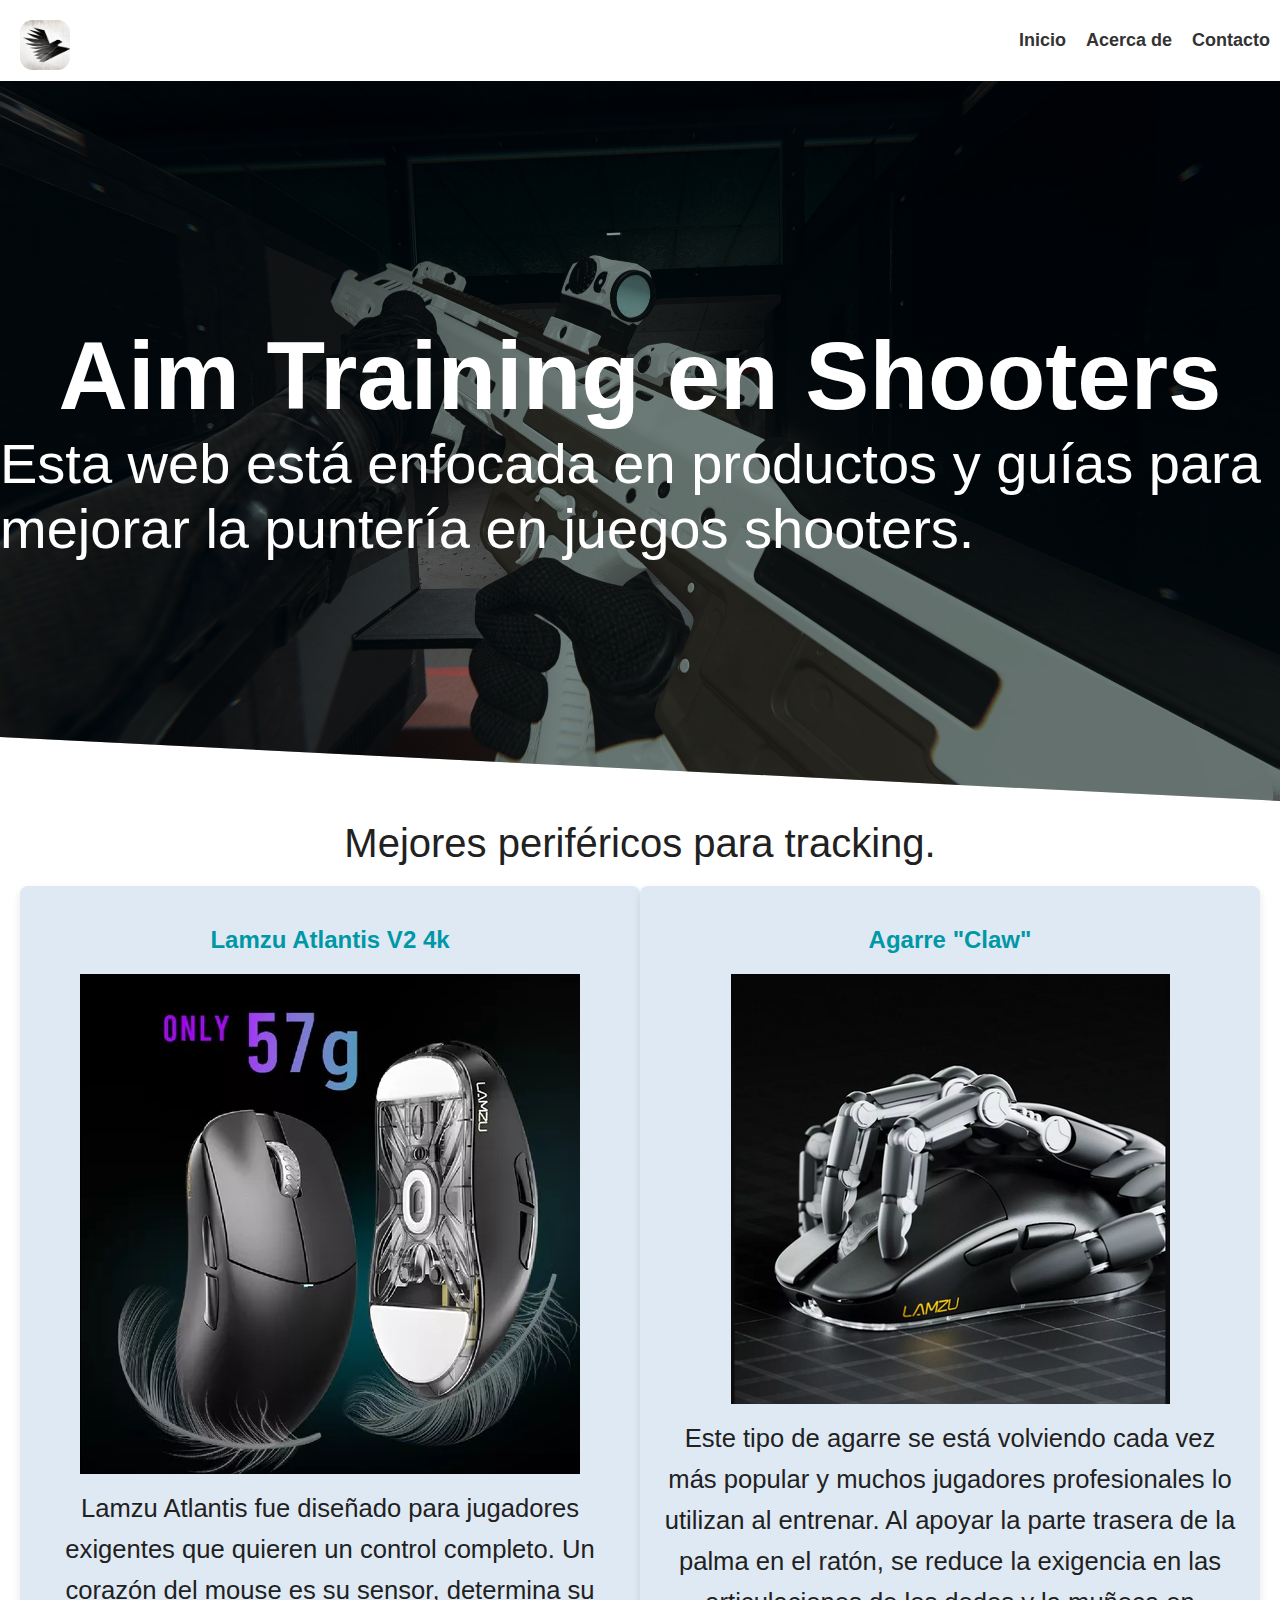
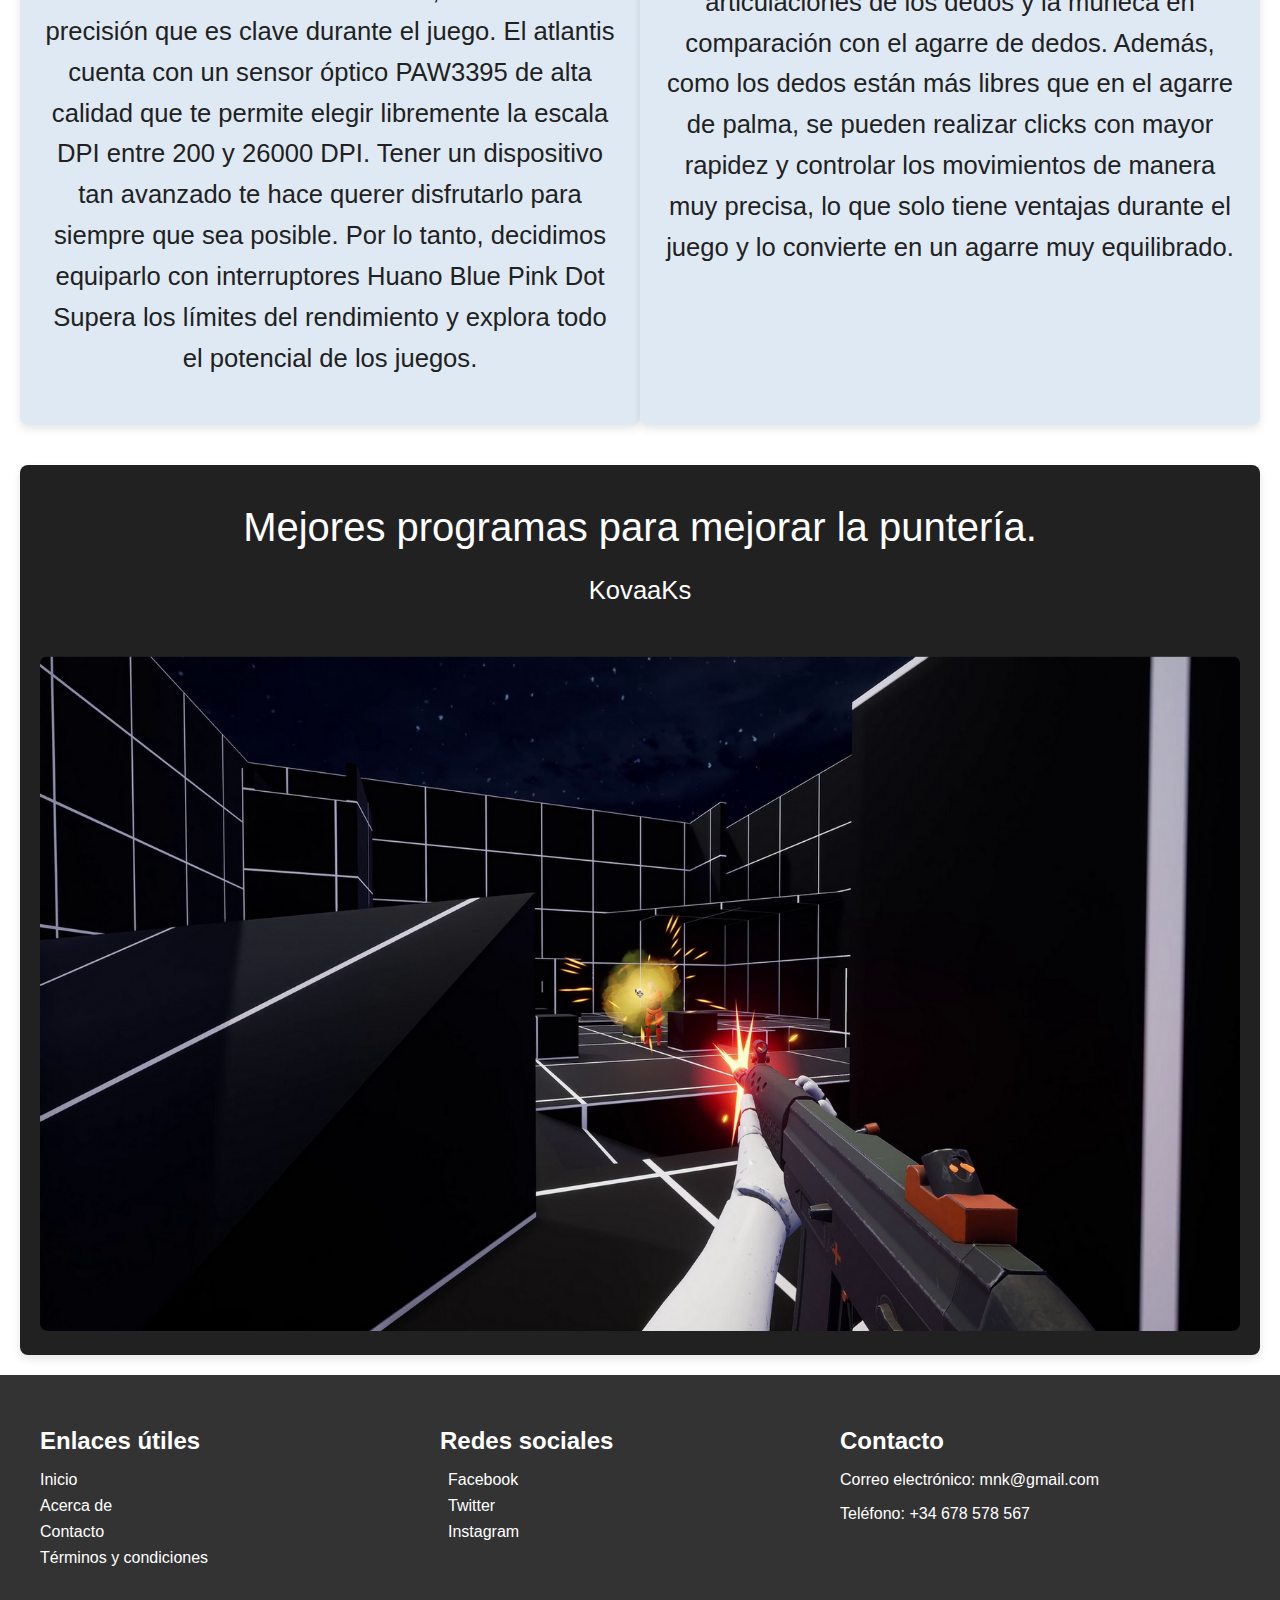
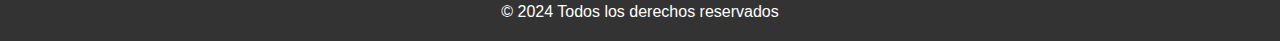
==== commit fb274d3b: "Web Finished" ====
--- a/index.html
+++ b/index.html
@@ -25,7 +25,7 @@
         <div class="hero-body">
           <h1>Aim Training en Shooters</h1>
           <span
-            >Esta web esta enfocada en productos y guías para mejorar la
+            >Esta web está enfocada en productos y guías para mejorar la
             puntería en juegos shooters.</span
           >
         </div>
--- a/styles/main.css
+++ b/styles/main.css
@@ -243,10 +243,6 @@
   text-align: center;
 }
 
-
-
-
-
 footer {
   background-color: #333;
   color: #fff;
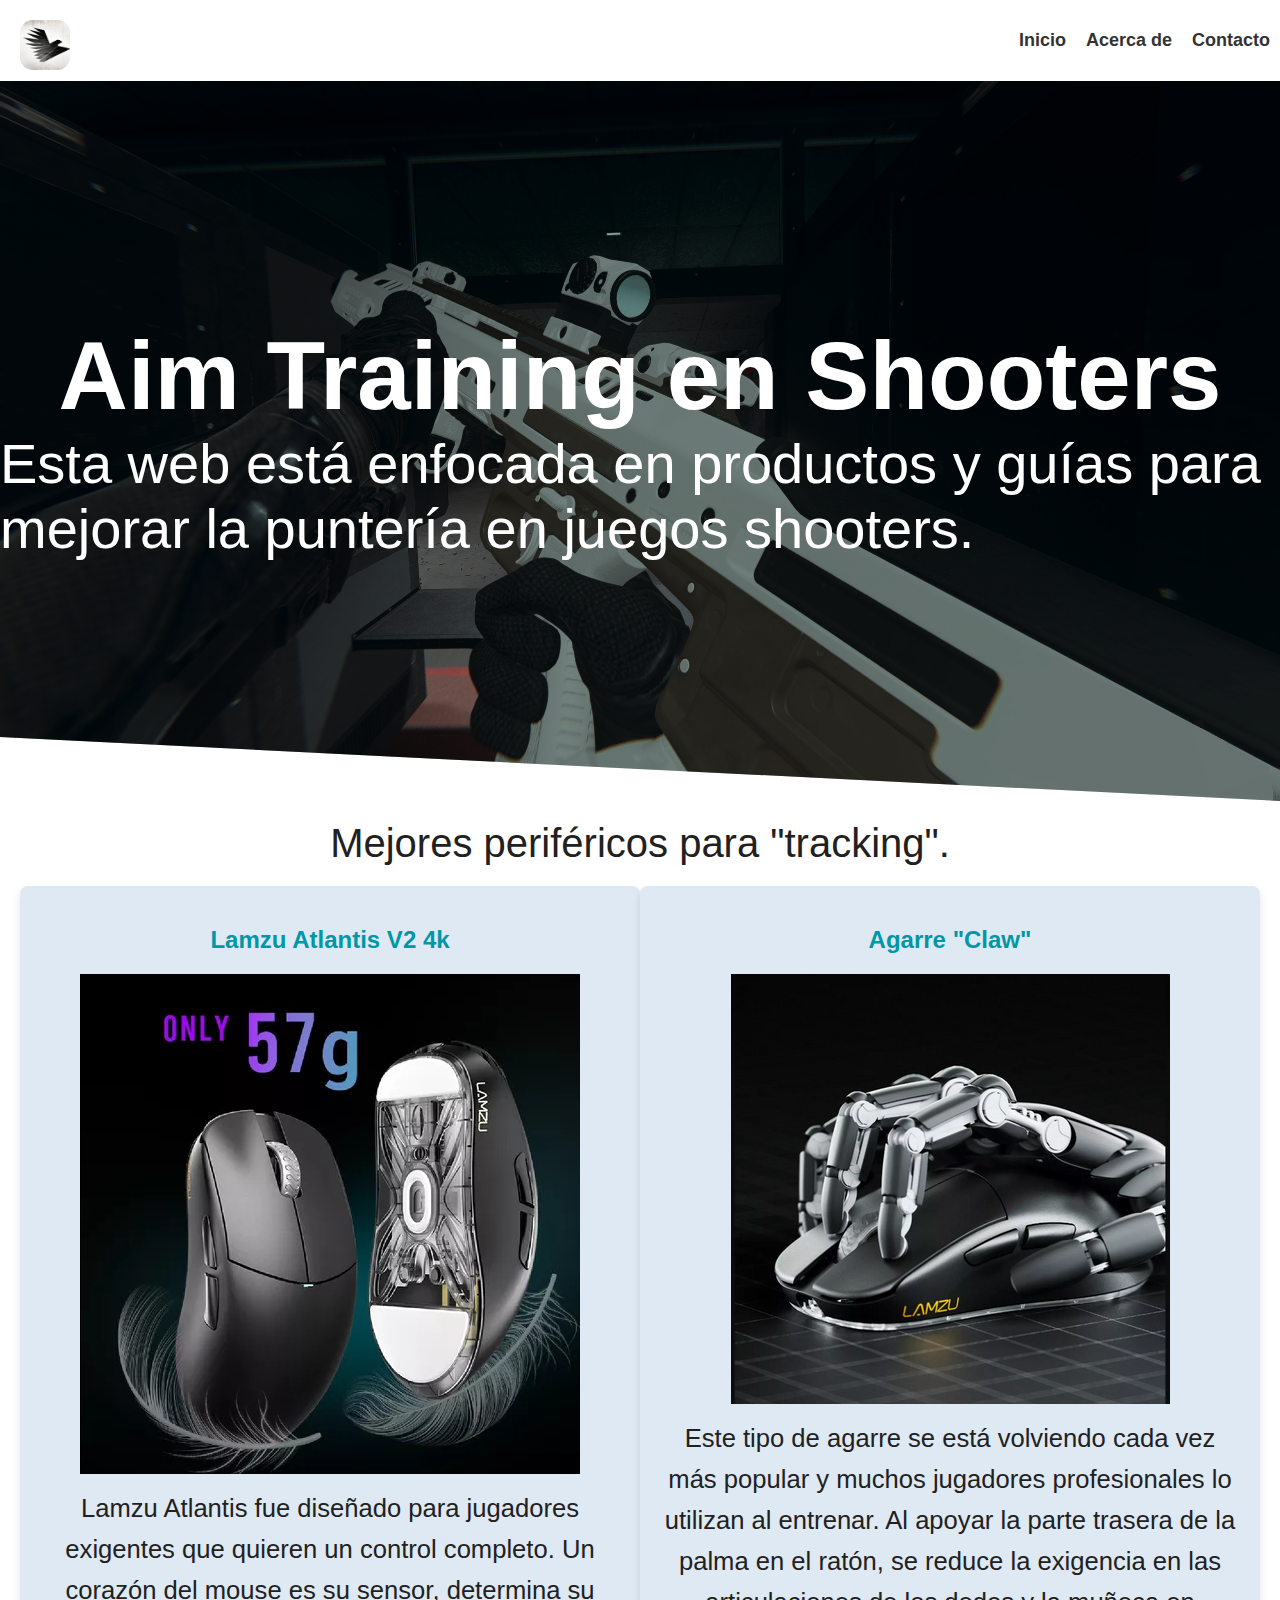
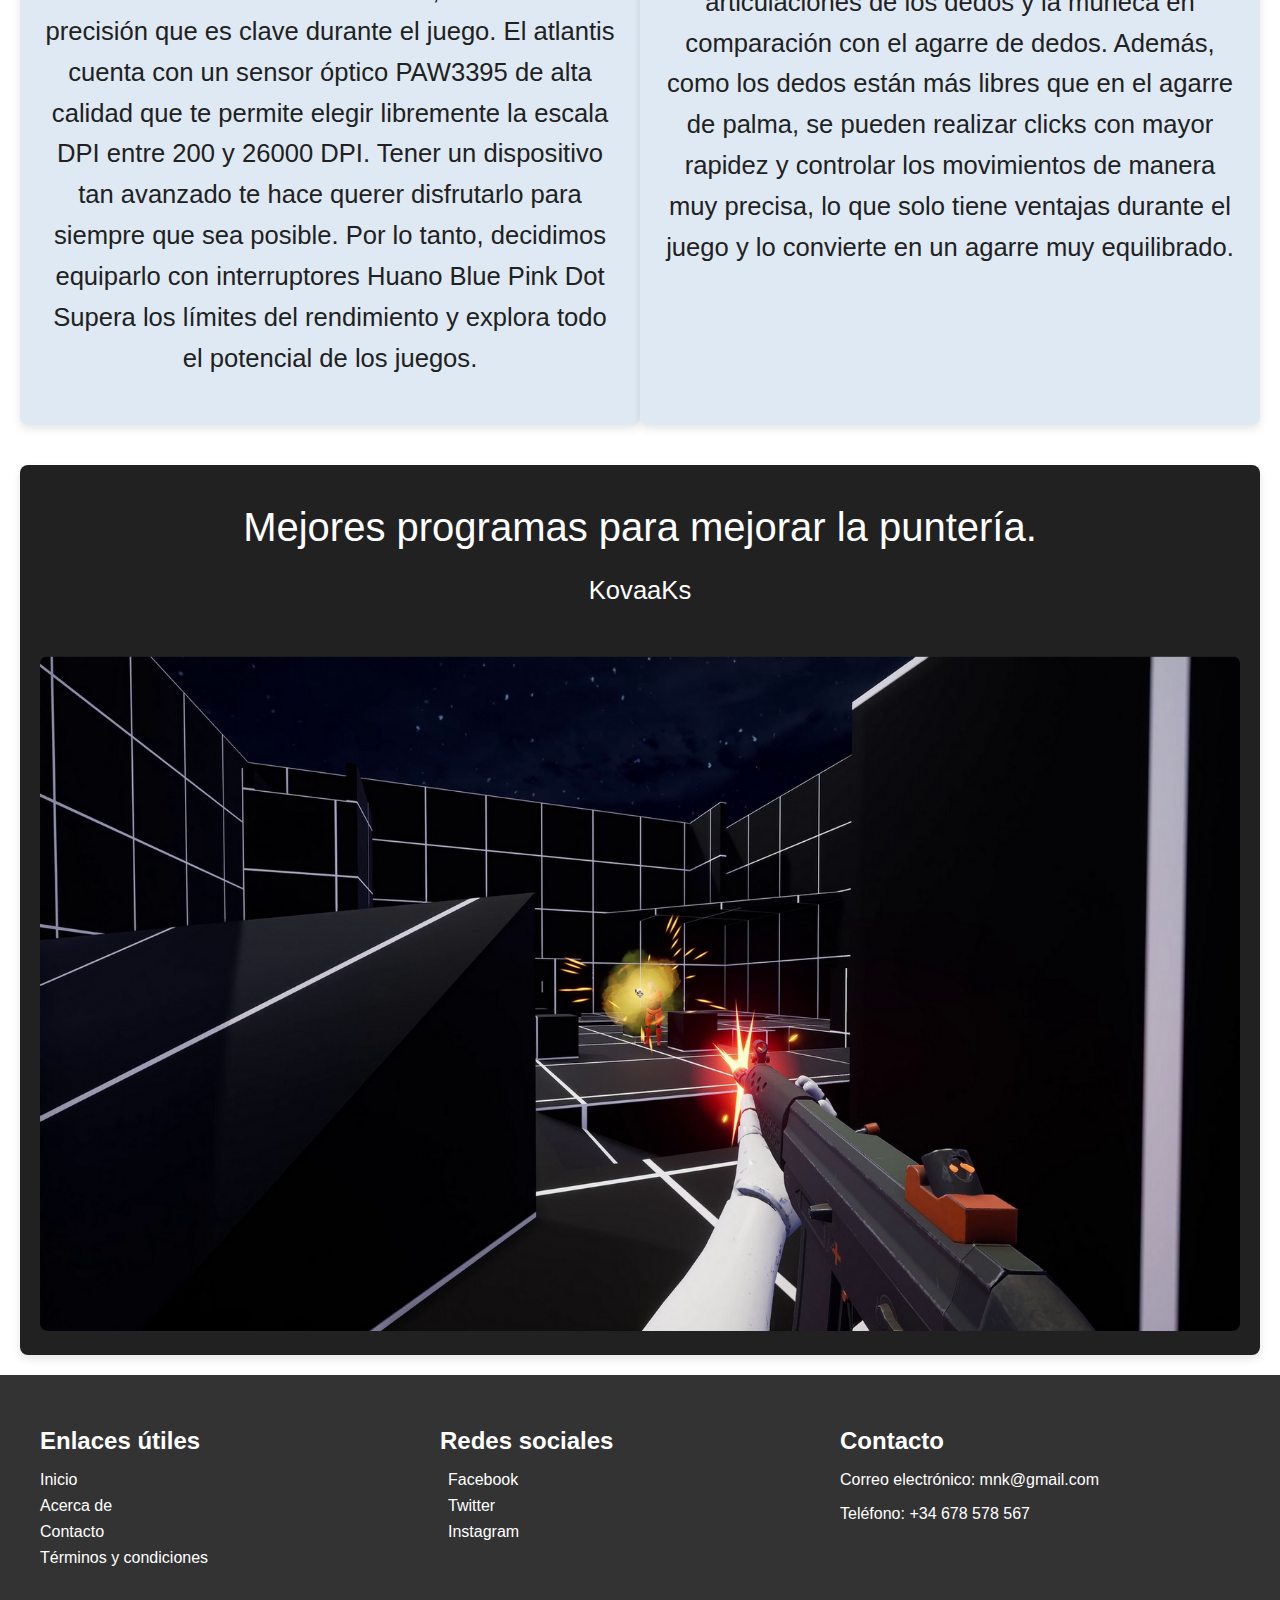
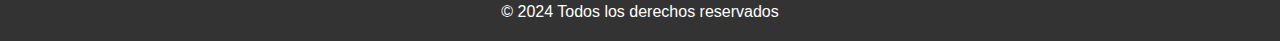
==== commit 2d7e0f7b: "Web Finalizada" ====
--- a/index.html
+++ b/index.html
@@ -32,7 +32,7 @@
       </div>
 
       <div class="titulo">
-        <h3>Mejores periféricos para tracking.</h3>
+        <h3>Mejores periféricos para "tracking".</h3>
       </div>
       <div class="card-container">
         <div class="card">
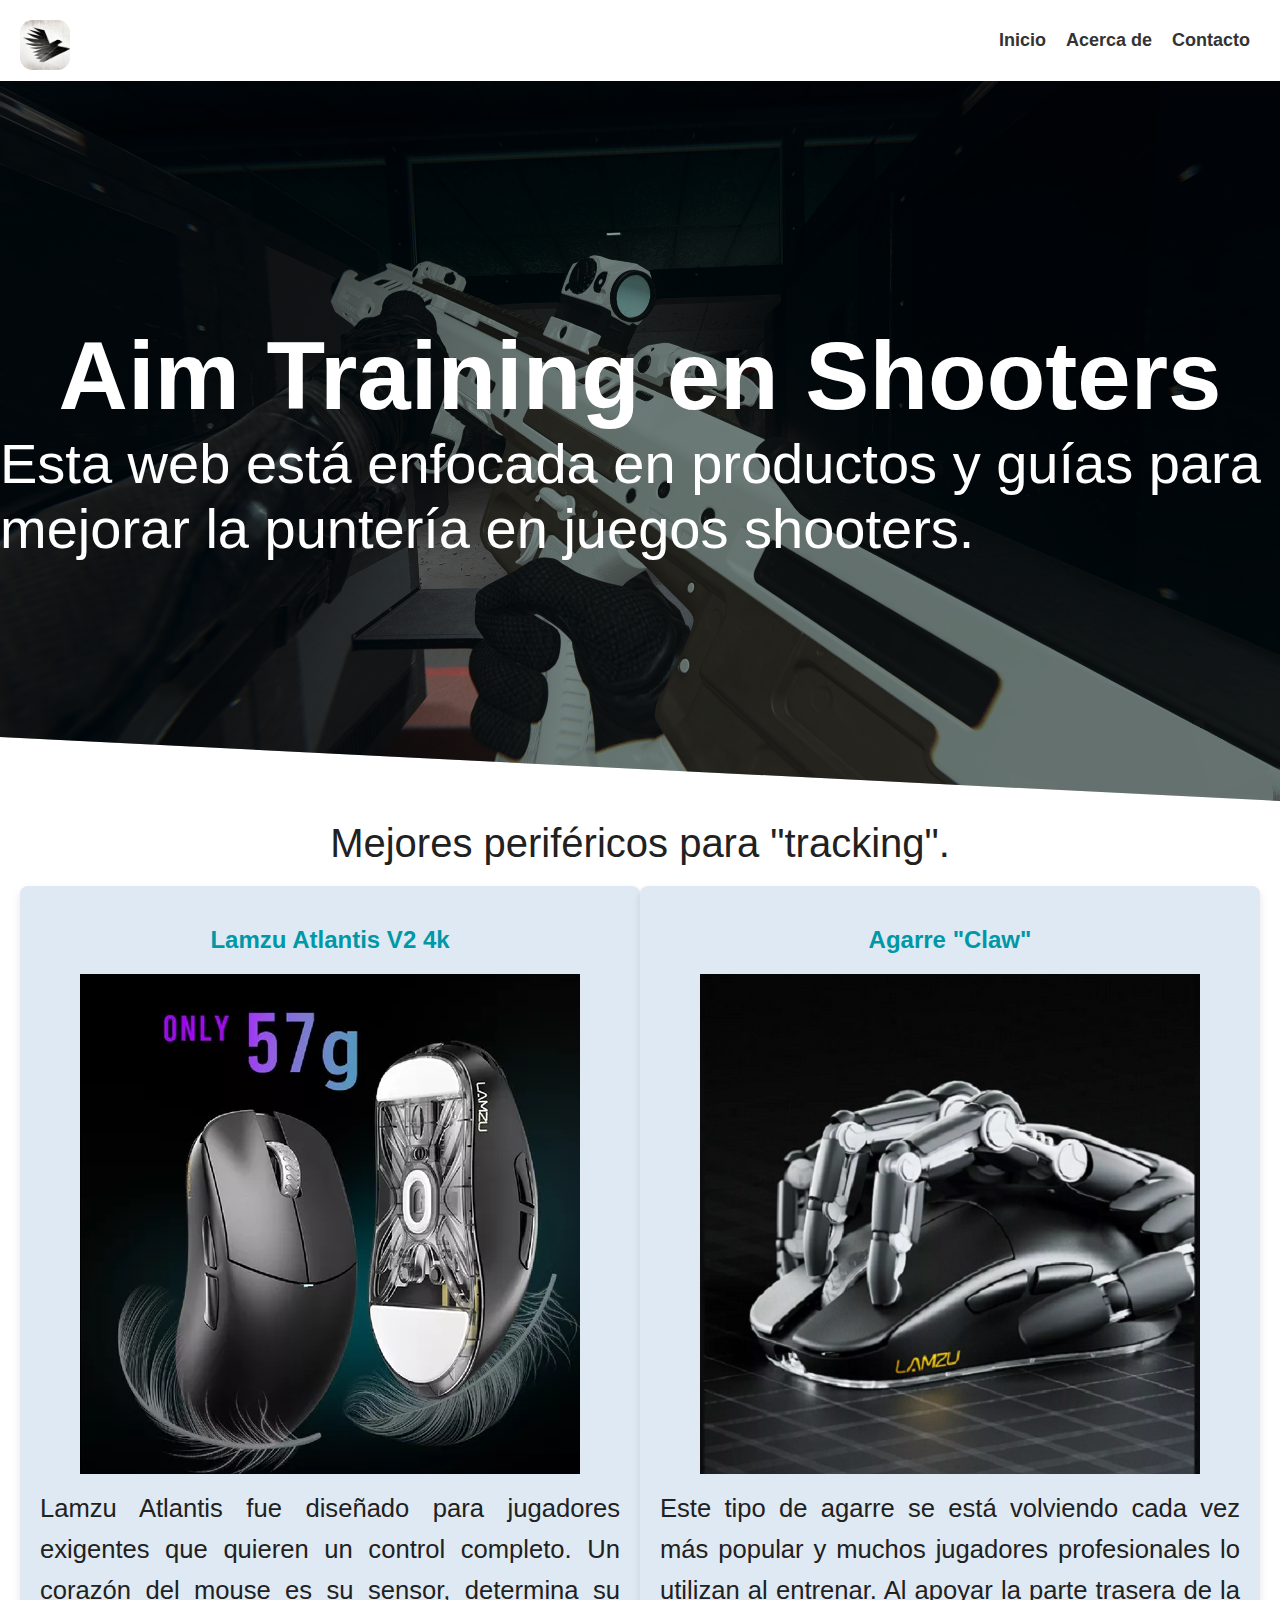
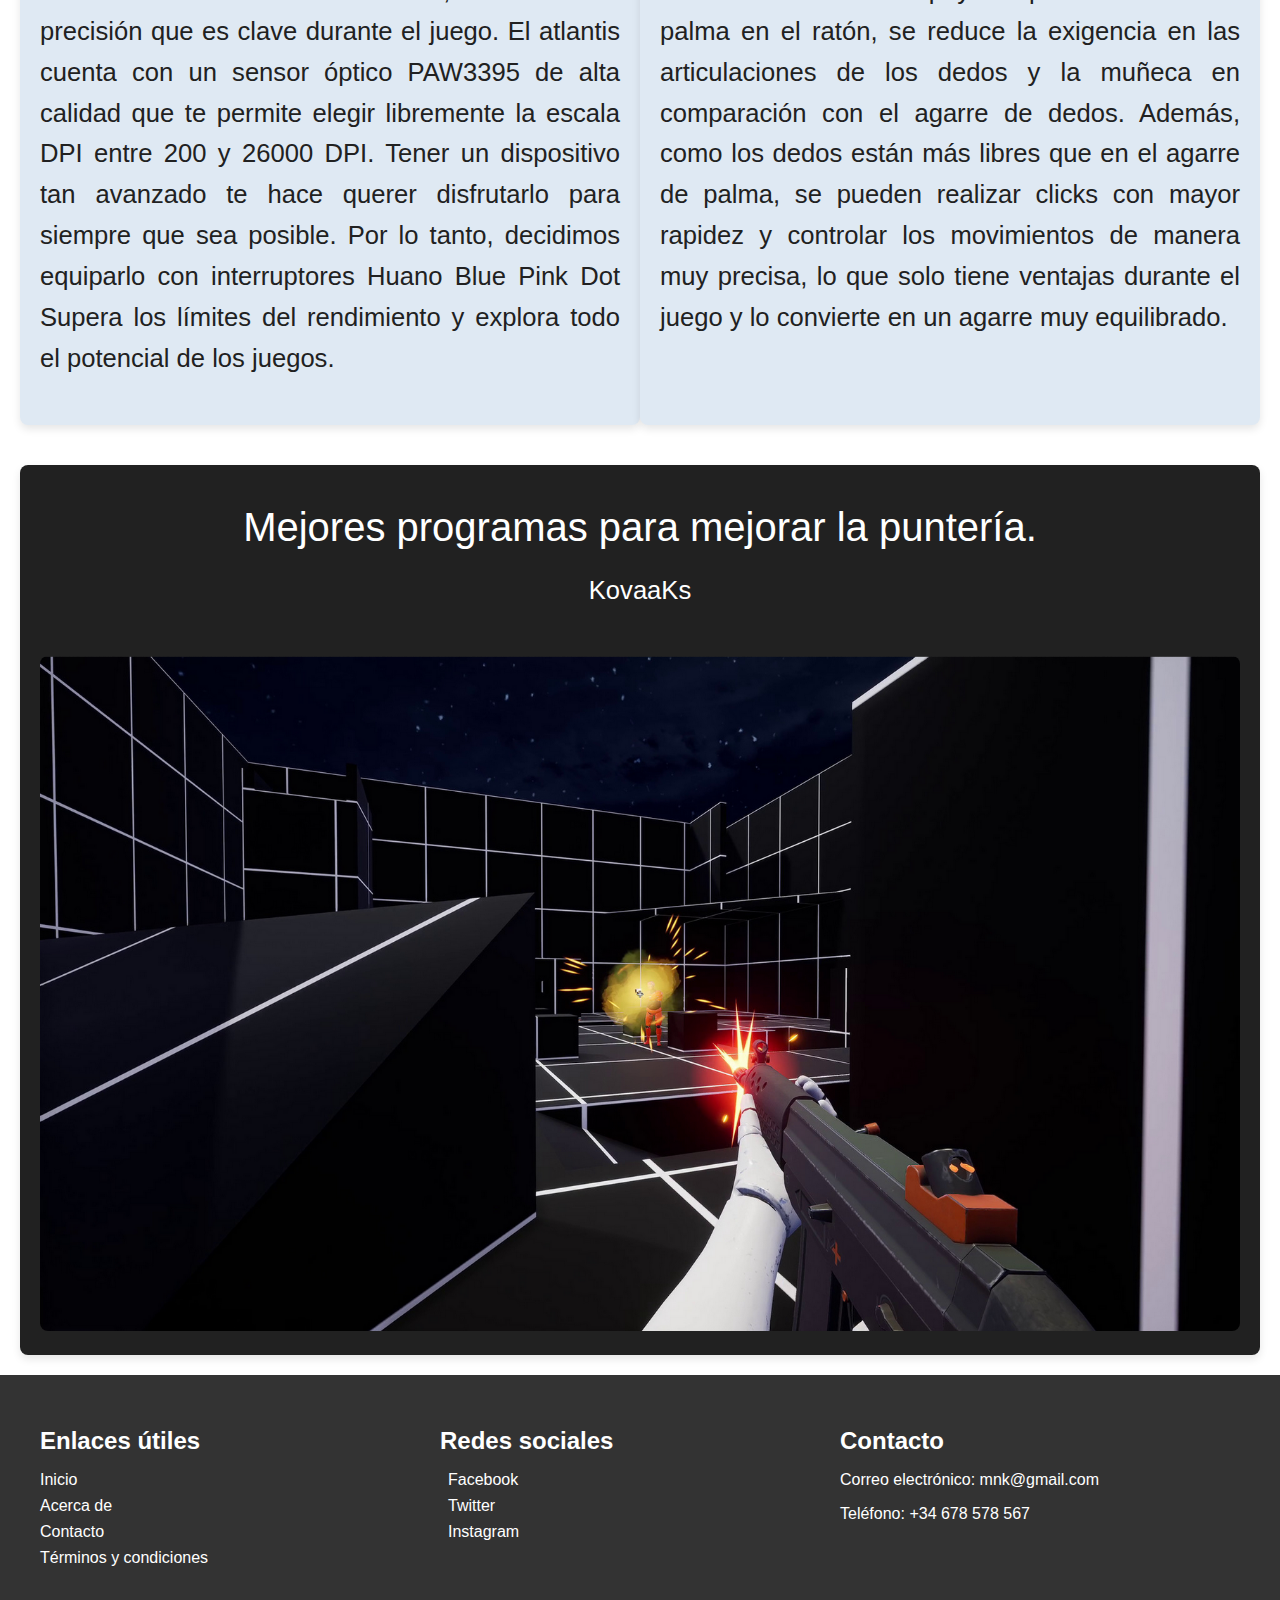
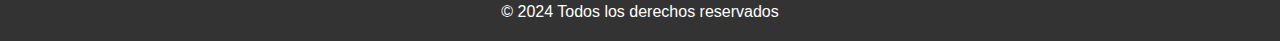
==== commit 23e7e95f: "Button burger" ====
--- a/index.html
+++ b/index.html
@@ -10,17 +10,22 @@
   <body>
     <header>
       <nav>
+        <button class="hamburguer-btn">&#9776;</button>
         <img class="logo" src="assets/imgs/Logo.jpg" alt="Logo" />
-
-        <ul class="nav-links">
-          <a href="./index.html">Inicio</a>
-          <a href="templates/acercaDe.html">Acerca de</a>
-          <a href="./templates/form.html">Contacto</a>
-        </ul>
+        <div class="menu-container">
+          <ul class="nav-links">
+            <li><a href="./index.html">Inicio</a></li>
+            <li><a href="templates/acercaDe.html">Acerca de</a></li>
+            <li><a href="./templates/form.html">Contacto</a></li>
+          </ul>
+        </div>
+        
       </nav>
     </header>
 
     <main>
+      
+
       <div class="hero-container">
         <div class="hero-body">
           <h1>Aim Training en Shooters</h1>
@@ -109,5 +114,7 @@
         <p>&copy; 2024 Todos los derechos reservados</p>
       </div>
     </footer>
+    <script src="scripts/index.js">
+    </script>
   </body>
 </html>
--- a/styles/main.css
+++ b/styles/main.css
@@ -96,7 +96,7 @@
 
 button {
   padding: 14px;
-  border-radius: 0 4px 4px 0;
+  border-radius: 4px;
   border: 0;
   cursor: pointer;
 }
@@ -115,6 +115,7 @@
   position: absolute;
   top: 20px;
   left: 20px;
+  z-index: 999;
 }
 
 .nav-links {
@@ -123,7 +124,6 @@
   align-items: center;
   list-style: none;
   width: 100%;
-  height: 100%;
   margin: 20px 20px 20px 0;
   padding: 10px;
   gap: 20px;
@@ -177,13 +177,15 @@
   align-items: center;
   display: flex;
   flex-direction: column;
-  text-align: center;
-}
+  text-align: justify;
+}
+
 .card-wallpaper p {
   color: var(--blanco);
   font-size: 1.6rem;
   line-height: 1.6;
   margin-top: 10px;
+  text-align: center;
 }
 
 .footer {
@@ -296,3 +298,51 @@
   margin: 0;
   font-size: 1rem;
 }
+
+.menu-container {
+  display: flex;
+}
+
+.hamburguer-btn {
+  display: none;
+  font-size: 20px;
+  background: none;
+  border: none;
+  cursor: pointer;
+  margin-left: auto;
+  z-index: 999;
+}
+
+@media screen and (max-width: 768px) {
+  .menu-container {
+    flex-direction: column;
+    align-items: center;
+  }
+
+  .hamburguer-btn {
+    display: flex;
+    position: relative;
+    z-index: 999;
+  }
+
+  .nav-links {
+    display: none;
+  }
+
+  .nav-links.show {
+    display: flex;
+    flex-direction: column;
+    position: absolute;
+    top: 2rem;
+    left: 0;
+    width: 100%;
+    background-color: #333;
+    z-index: 990;
+  }
+
+  .nav-links a {
+    padding: 10px;
+    text-align: center;
+    color: #fff;
+  }
+}
